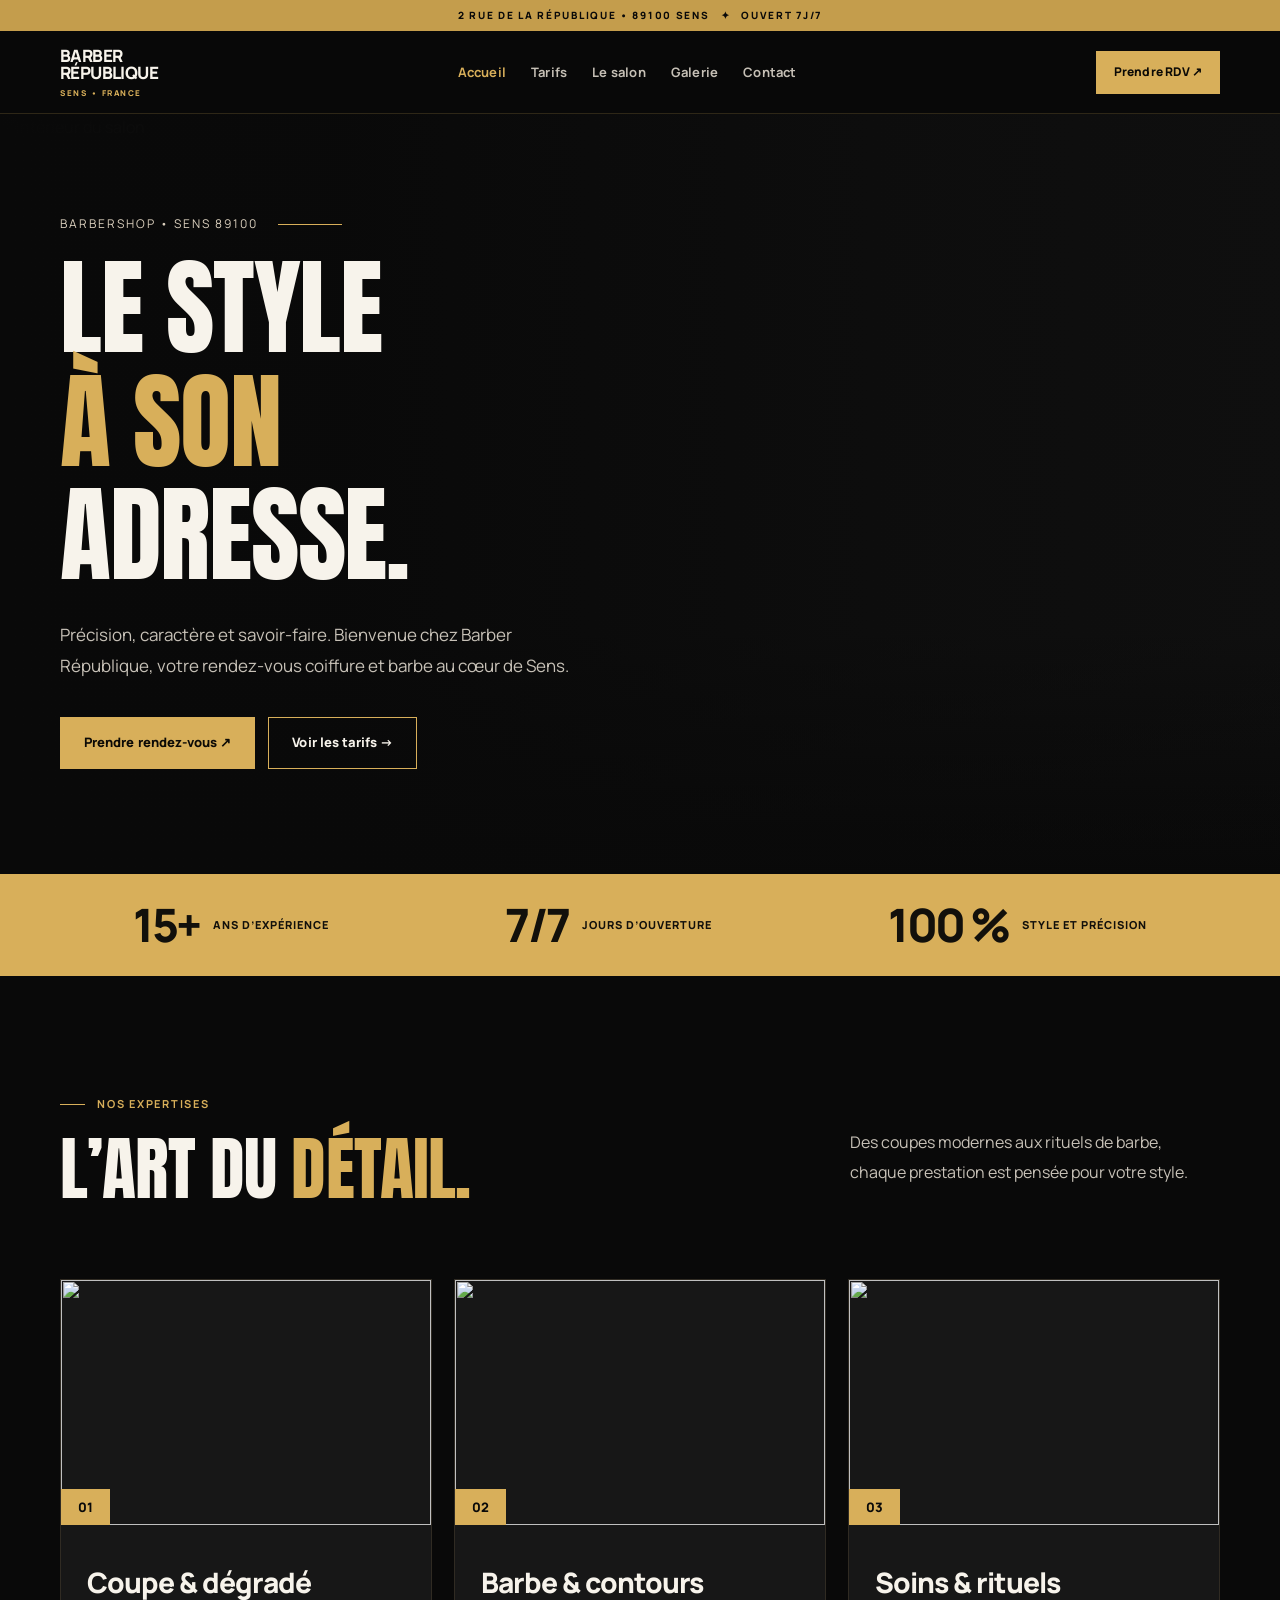
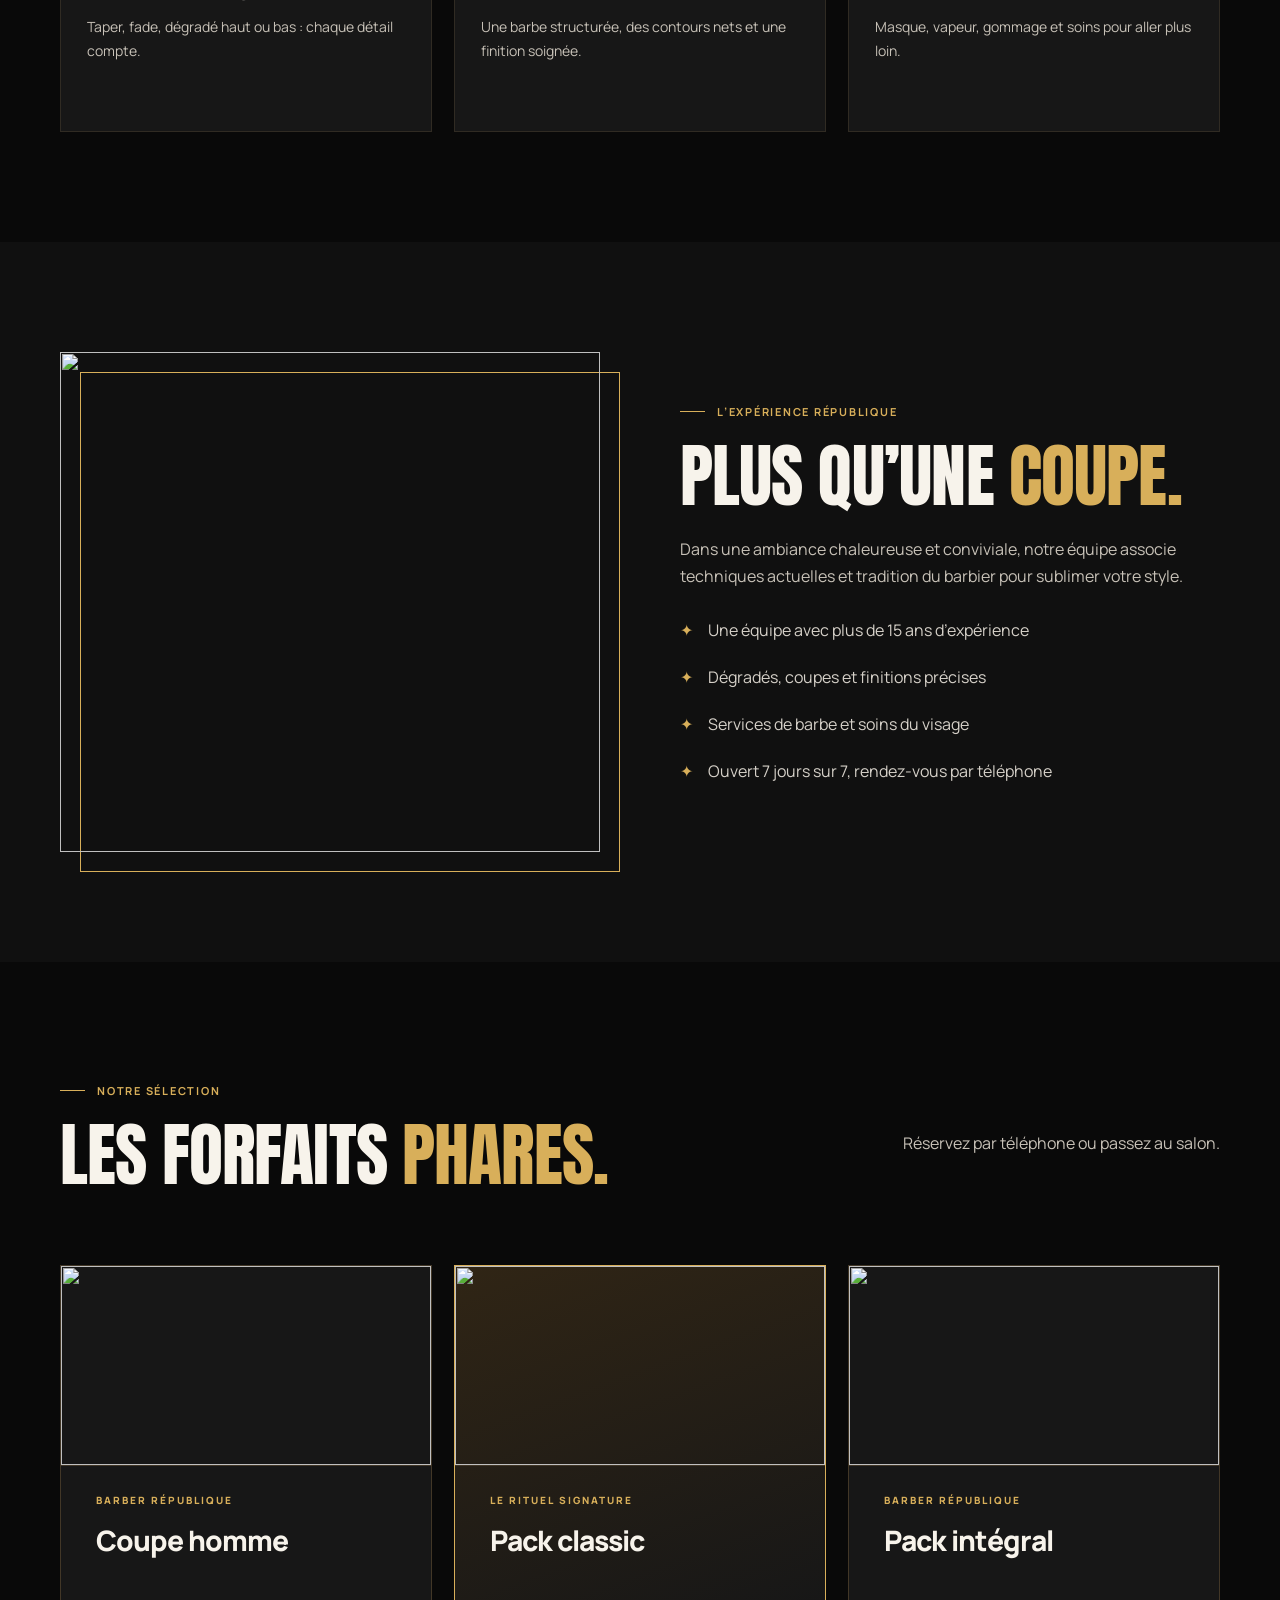
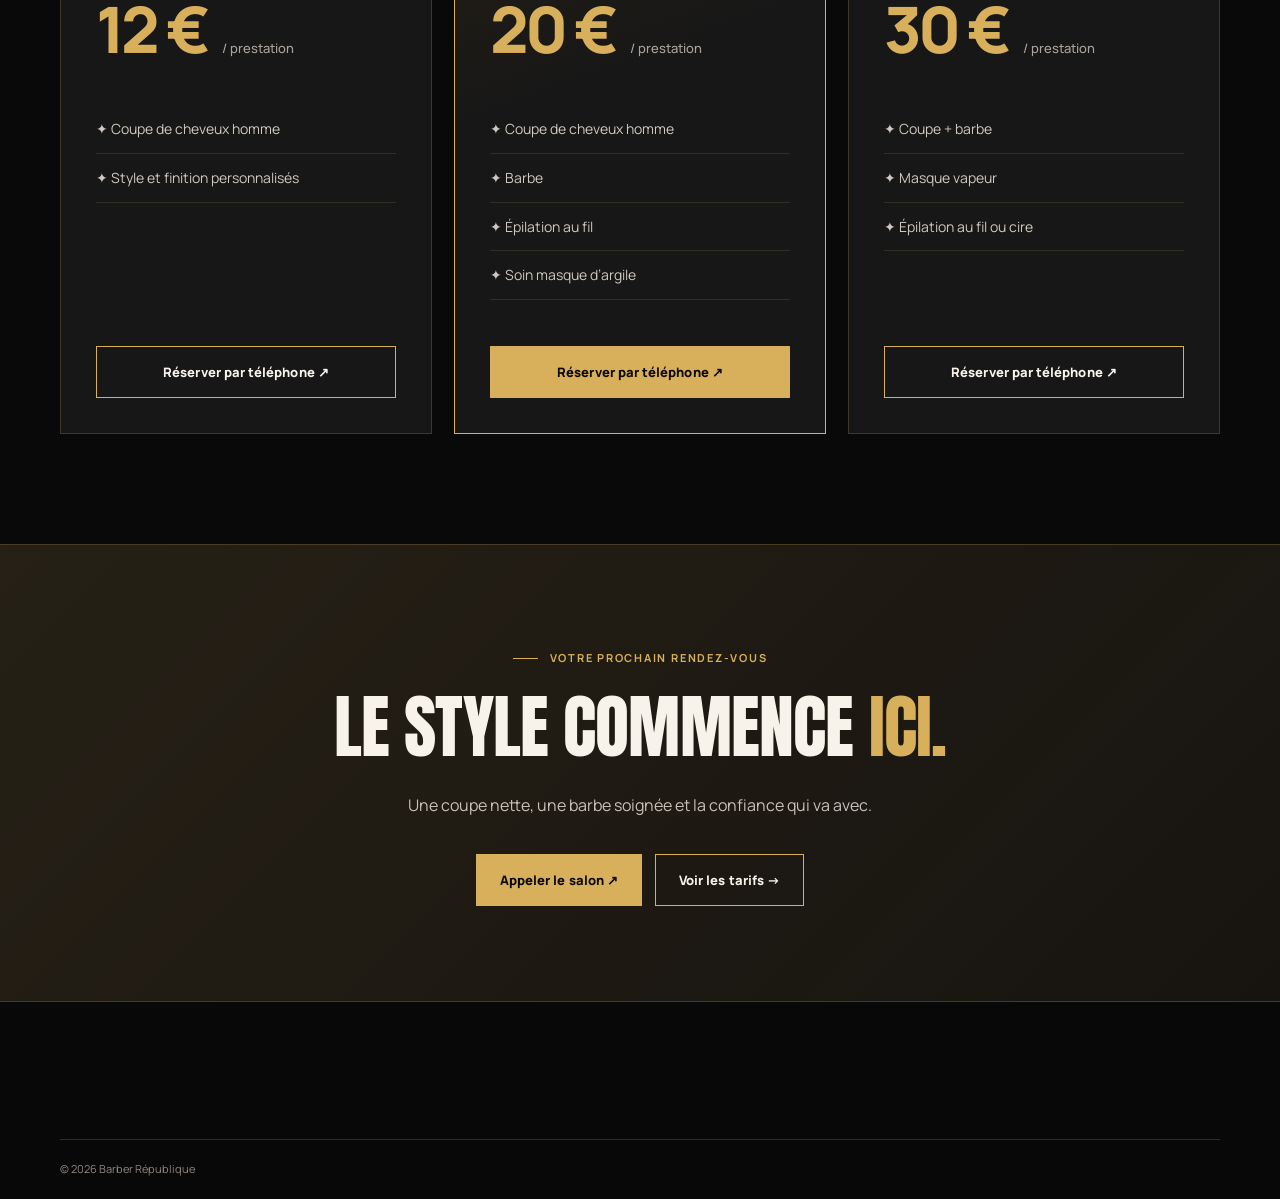
==== index.html @ a4f339fc "Create index.html" ====
<!doctype html>
<html lang="fr">
<head>
  <meta charset="utf-8">
  <meta name="viewport" content="width=device-width,initial-scale=1">
  <title>Accueil | Barber République Sens</title>
  <link rel="preconnect" href="https://fonts.googleapis.com">
  <style>
    @import url('https://fonts.googleapis.com/css2?family=Anton&family=Manrope:wght@400;500;600;700;800&display=swap');
    :root{--bg:#090909;--layer:#151515;--panel:#1b1b1b;--gold:#d8af5a;--bright:#f3d18c;--muted:#aaa49d;--white:#f7f3eb;--line:#383125;--wrap:1160px}*{box-sizing:border-box}html{scroll-behavior:smooth}body{margin:0;background:var(--bg);color:var(--white);font-family:'Manrope',Arial,sans-serif;line-height:1.65}::selection{background:var(--gold);color:#111}a{color:inherit;text-decoration:none}img{max-width:100%;display:block}button,input,select,textarea{font:inherit}button{cursor:pointer}.container{width:min(var(--wrap),calc(100% - 44px));margin:auto}.eyebrow{display:inline-flex;align-items:center;gap:12px;text-transform:uppercase;letter-spacing:3px;font-size:11px;font-weight:700;color:var(--gold)}.eyebrow:before{content:'';height:1px;width:25px;background:var(--gold)}h1,h2,h3,.display,.navlink,.btn,.price{font-family:'Anton',Impact,sans-serif;text-transform:uppercase;line-height:.98;letter-spacing:.3px}h1{font-size:clamp(67px,10vw,142px);margin:22px 0}h2{font-size:clamp(48px,6.4vw,83px);margin:14px 0 20px}h3{font-size:32px;margin:15px 0}p{color:#c7c1b7}.gold{color:var(--gold)}.muted{color:var(--muted)}.topline{background:#c49d4c;color:#090909;text-align:center;padding:7px 12px;letter-spacing:1.7px;font-size:10px;font-weight:800;text-transform:uppercase}.header{position:sticky;top:0;z-index:99;background:rgba(9,9,9,.93);border-bottom:1px solid rgba(216,175,90,.18);backdrop-filter:blur(18px)}.header-inner{min-height:82px;display:flex;align-items:center;gap:35px;justify-content:space-between}.brand{display:flex;align-items:center;gap:13px;flex-shrink:0}.brand img{width:57px;height:57px;object-fit:contain;border-radius:50%;background:#17130a}.brand-text{font-family:'Anton',sans-serif;font-size:24px;line-height:.84;font-weight:900;letter-spacing:1.5px}.brand-text small{font-family:'Manrope',sans-serif;display:block;font-size:8px;color:var(--gold);letter-spacing:4.3px;margin-top:10px}.nav{display:flex;gap:25px;align-items:center}.navlink{font-size:16px;letter-spacing:1px;color:#c6c0b6;transition:.25s}.navlink:hover,.navlink.active{color:var(--gold)}.btn{display:inline-flex;align-items:center;justify-content:center;gap:11px;min-height:52px;padding:15px 23px;border:1px solid var(--gold);background:var(--gold);color:#0c0a06;font-weight:800;font-size:18px;letter-spacing:1.2px;transition:transform .25s,background .25s,border-color .25s;white-space:nowrap}.btn:hover{transform:translateY(-4px);background:var(--bright);border-color:var(--bright)}.btn.outline{background:transparent;color:var(--white)}.btn.outline:hover{background:var(--gold);color:#111}.header-cta{font-size:16px;min-height:43px;padding:12px 17px}.menu-toggle{display:none;background:none;color:var(--gold);border:1px solid var(--line);padding:9px 14px;font-size:24px}.hero{min-height:690px;position:relative;display:flex;align-items:center;overflow:hidden;background:#111}.hero:before{content:'';position:absolute;inset:0;background:linear-gradient(90deg,#090909 0%,rgba(9,9,9,.97) 27%,rgba(9,9,9,.48) 70%,rgba(9,9,9,.26)),linear-gradient(0deg,#090909,transparent 32%);z-index:1}.hero-bg{position:absolute;inset:0;width:100%;height:100%;object-fit:cover;opacity:.88;animation:heroZoom 16s ease-in-out infinite alternate}@keyframes heroZoom{from{transform:scale(1)}to{transform:scale(1.075)}}.hero-content{position:relative;z-index:2;padding:90px 0 95px}.hero h1{max-width:900px}.hero h1 span{display:block}.hero p{font-size:17px;max-width:485px}.hero-actions,.actions{display:flex;flex-wrap:wrap;gap:13px;margin-top:35px}.hero-label{display:flex;gap:20px;align-items:center;color:#dbd0be;font-size:12px;letter-spacing:2px;text-transform:uppercase}.hero-label:after{content:'';height:1px;width:64px;background:var(--gold)}.hero-bottom{position:absolute;left:0;right:0;bottom:0;z-index:2;border-top:1px solid #564b37}.hero-bottom .container{display:flex;justify-content:space-between;padding:14px 0;text-transform:uppercase;font-size:10px;letter-spacing:2px;color:#bfb7a8}.section{padding:110px 0}.section.alt{background:#101010}.section-head{display:flex;justify-content:space-between;align-items:end;gap:35px;margin-bottom:42px}.section-head p{max-width:370px}.grid3{display:grid;grid-template-columns:repeat(3,minmax(0,1fr));gap:22px}.grid2{display:grid;grid-template-columns:repeat(2,minmax(0,1fr));gap:28px}.service-card{background:#171717;border:1px solid #302b23;overflow:hidden;transition:transform .3s,border .3s}.service-card:hover{transform:translateY(-8px);border-color:var(--gold)}.service-image{height:245px;position:relative;overflow:hidden}.service-image img,.gallery-item img{width:100%;height:100%;object-fit:cover;filter:grayscale(20%);transition:transform .6s,filter .5s}.service-card:hover img,.gallery-item:hover img{transform:scale(1.07);filter:grayscale(0)}.service-number{position:absolute;bottom:0;left:0;background:var(--gold);font:800 18px 'Anton';color:#090909;padding:9px 17px}.service-body{padding:26px}.service-body p{min-height:76px;font-size:14px}.text-link{font-size:12px;font-weight:800;letter-spacing:2px;color:var(--gold);text-transform:uppercase}.statbar{background:var(--gold);color:#12100b;padding:26px 0}.statbar .container{display:flex;align-items:center;justify-content:space-around;gap:30px;flex-wrap:wrap}.stat{display:flex;align-items:center;gap:13px;text-transform:uppercase;font-size:11px;font-weight:800;letter-spacing:1px}.stat b{font:900 46px 'Anton'}.split{display:grid;grid-template-columns:1fr 1fr;align-items:center;gap:80px}.split-photo{min-height:490px;position:relative}.split-photo img{height:500px;width:100%;object-fit:cover}.split-photo:after{content:'';position:absolute;inset:20px -20px -20px 20px;border:1px solid var(--gold);z-index:-1}.checklist{padding:0;list-style:none}.checklist li{padding:10px 0;color:#d5d0c8}.checklist li:before{content:'✦';color:var(--gold);margin-right:15px}.cta-band{padding:95px 0;text-align:center;background:linear-gradient(135deg,rgba(216,175,90,.08),transparent),#171410;border-top:1px solid #493b25;border-bottom:1px solid #493b25}.cta-band h2{max-width:840px;margin:12px auto 20px}.cta-band .actions{justify-content:center}.page-hero{background:radial-gradient(circle at 90% 40%,#322615,#101010 48%);border-bottom:1px solid #3c3325;padding:92px 0 86px;position:relative;overflow:hidden}.page-hero:after{content:'BR';position:absolute;right:2%;top:-25%;font:900 440px 'Anton';color:rgba(216,175,90,.035);pointer-events:none}.page-hero h1{font-size:clamp(72px,11vw,135px);margin:15px 0}.page-hero p{max-width:680px}.pricing-card{border:1px solid #423727;background:#171717;padding:35px;display:flex;flex-direction:column;transition:transform .3s}.pricing-card:hover{transform:translateY(-7px)}.pricing-card.featured{border-color:var(--gold);background:linear-gradient(160deg,#302515,#171717 52%)}.pricing-card .pill{color:var(--gold);font-size:10px;letter-spacing:2px;font-weight:800;text-transform:uppercase}.pricing-card .price{font-size:82px;color:var(--gold);margin:12px 0 20px}.pricing-card .price small{font:500 13px 'Manrope';color:var(--muted);text-transform:none}.pricing-card ul{padding:0;list-style:none;flex:1}.pricing-card li{padding:12px 0;border-bottom:1px solid #322d24;font-size:14px;color:#d0c9bf}.pricing-card .btn{margin-top:30px}.note{padding:16px 20px;border-left:2px solid var(--gold);background:#191713;font-size:13px;color:#c5bcaa;margin-top:32px}.gallery{display:grid;grid-template-columns:repeat(3,1fr);gap:15px}.gallery-item{height:320px;overflow:hidden;border:1px solid #3a3123;position:relative}.gallery-item:first-child{grid-column:span 2;height:400px}.gallery-item:nth-child(2){height:400px}.gallery-item:after{content:'BARBER RÉPUBLIQUE • SENS';position:absolute;bottom:0;left:0;right:0;padding:35px 20px 16px;color:#fff;background:linear-gradient(transparent,#000c);font:700 18px 'Anton';letter-spacing:2px}.contact-grid{display:grid;grid-template-columns:.8fr 1.2fr;gap:60px}.contact-block{border-bottom:1px solid #3a3227;padding:23px 0}.contact-block strong{display:block;text-transform:uppercase;font-size:11px;color:var(--gold);letter-spacing:2px;margin-bottom:8px}.contact-block a{font-size:19px}.contact-form{border:1px solid #3e3425;background:#151515;padding:35px}.contact-form label{display:block;margin-bottom:8px;color:#d1c8ba;text-transform:uppercase;font-size:11px;letter-spacing:1px;font-weight:700}.field{margin-bottom:20px}.field input,.field textarea,.field select{width:100%;padding:14px 15px;background:#0d0d0d;color:#fff;border:1px solid #40382d;border-radius:0;outline:none}.field input:focus,.field textarea:focus,.field select:focus{border-color:var(--gold)}.form-row{display:grid;grid-template-columns:1fr 1fr;gap:15px}.hours{width:100%;border-collapse:collapse}.hours td{border-bottom:1px solid #3b3329;padding:12px 0;font-size:14px}.hours td:last-child{text-align:right;color:var(--gold)}.footer{background:#080808;padding:72px 0 20px}.footer-grid{display:grid;grid-template-columns:2fr 1fr 1.4fr;gap:55px}.footer h4{font:800 23px 'Anton';text-transform:uppercase;color:var(--gold)}.footer ul{list-style:none;padding:0}.footer li{margin-bottom:9px;color:#b6afa3;font-size:14px}.footer-bottom{margin-top:65px;border-top:1px solid #332c21;padding-top:20px;display:flex;justify-content:space-between;gap:20px;color:#8f887d;font-size:11px}.reveal{opacity:0;transform:translateY(28px);transition:opacity .75s ease,transform .75s ease}.reveal.visible{opacity:1;transform:translateY(0)}.map-frame{width:100%;height:320px;border:0;filter:grayscale(1) contrast(.95)}.floating-book{display:none}.small{font-size:13px}.lead{font-size:18px;max-width:700px}.line{height:1px;background:#373023;margin:25px 0}@media(max-width:1020px){.nav{gap:13px}.navlink{font-size:14px}.header-cta{display:none}.split{gap:35px}}@media(max-width:760px){.header-inner{min-height:72px}.menu-toggle{display:block}.nav{position:absolute;top:100%;left:0;right:0;background:#111;display:none;flex-direction:column;align-items:stretch;padding:22px;gap:0;border-bottom:1px solid var(--gold)}.nav.open{display:flex}.navlink{padding:13px 5px;font-size:20px;border-bottom:1px solid #29241b}.hero{min-height:690px}.hero:before{background:linear-gradient(90deg,#090909e8,#09090978),linear-gradient(0deg,#090909,transparent 40%)}.hero h1{font-size:clamp(65px,13vw,95px)}.section{padding:75px 0}.grid3,.grid2,.split,.contact-grid,.footer-grid{grid-template-columns:1fr}.section-head{display:block}.split-photo{min-height:unset;order:-1}.split-photo img{height:360px}.split-photo:after{display:none}.gallery{grid-template-columns:1fr 1fr}.gallery-item,.gallery-item:first-child,.gallery-item:nth-child(2){grid-column:auto;height:230px}.footer-grid{gap:15px}.footer-bottom{flex-direction:column}.floating-book{position:fixed;z-index:90;bottom:14px;right:14px;display:block;box-shadow:0 8px 30px #000a}.hero-bottom .container{font-size:8px}.page-hero{padding:65px 0}.contact-form{padding:22px}.form-row{grid-template-columns:1fr}}@media(prefers-reduced-motion:reduce){*,*:before,*:after{animation:none!important;scroll-behavior:auto!important;transition:none!important}.reveal{opacity:1;transform:none}}
    :root{--wrap:1160px}body{font-family:'Manrope',Arial,sans-serif;line-height:1.7}h1,h2,h3,.display,.brand-text,.navlink,.btn,.price,.footer h4{font-family:'Manrope',Arial,sans-serif}h1,h2,h3,.display{font-weight:800;letter-spacing:-.045em;line-height:1.14;text-transform:none;overflow-wrap:break-word}h1{font-size:clamp(3.3rem,6.8vw,6.6rem);margin:22px 0 30px;max-width:1050px}h2{font-size:clamp(2.2rem,4.2vw,4.25rem);margin:20px 0 27px}h3{font-size:clamp(1.35rem,2.2vw,1.85rem);letter-spacing:-.035em;line-height:1.25;margin:14px 0 16px}.hero h1{max-width:850px}.hero h1 span{display:block}.hero-content{padding:100px 0 105px}.hero p{max-width:540px;line-height:1.8}.page-hero h1{font-size:clamp(3.2rem,7vw,6rem);line-height:1.12;max-width:940px;margin:20px 0 28px}.page-hero:after{font-family:'Manrope',Arial,sans-serif;font-size:clamp(180px,30vw,390px);font-weight:800;letter-spacing:-.09em}.section-head{align-items:center;gap:45px;margin-bottom:50px}.section-head h2{max-width:780px}.section-head p{line-height:1.85}.cta-band h2{max-width:800px;margin:22px auto 28px}.brand-text{font-weight:800;font-size:17px;line-height:1.04;letter-spacing:-.035em}.brand-text small{font-family:'Manrope',Arial,sans-serif;letter-spacing:.19em;font-size:8px;margin-top:7px}.navlink{font-size:13px;font-weight:700;letter-spacing:.015em;text-transform:none}.btn{font-size:13px;line-height:1.3;font-weight:800;letter-spacing:.005em;text-transform:none}.header-cta{font-size:12px}.price,.stat b{font-family:'Manrope',Arial,sans-serif;font-weight:800;letter-spacing:-.055em;line-height:1.1}.pricing-card .price{font-size:clamp(3rem,5vw,4.3rem);margin:20px 0 25px}.service-number{font-family:'Manrope',Arial,sans-serif;font-size:13px}.gallery-item:after{font-family:'Manrope',Arial,sans-serif;font-size:13px;letter-spacing:.06em}.footer h4{font-size:17px;letter-spacing:-.025em;text-transform:none}.eyebrow{letter-spacing:.16em}@media(max-width:760px){h1{font-size:clamp(2.7rem,11vw,4.7rem)}h2{font-size:clamp(2.05rem,8vw,3rem)}.page-hero h1{font-size:clamp(2.65rem,10vw,4.6rem)}.hero-content{padding:82px 0 105px}.section-head{gap:16px;margin-bottom:32px}.hero h1 span{display:block}.brand-text{font-size:15px}}@media(max-width:400px){h1{font-size:2.65rem}.page-hero h1{font-size:2.55rem}.hero h1 span{display:block}}
    :root { --display-font: 'Anton', Impact, 'Arial Narrow', sans-serif; }h1, h2, .display {font-family: var(--display-font);font-weight: 400;font-style: normal;text-transform: uppercase;letter-spacing: -.012em;line-height: 1.08;overflow-wrap: normal;word-break: normal;}h1 { font-size: clamp(3.4rem, 8.2vw, 7.8rem); margin: 18px 0 28px; max-width: 1050px; }h2 { font-size: clamp(2.65rem, 5.5vw, 5.55rem); margin: 16px 0 23px; }.hero h1 { max-width: 920px; }.hero h1 span { display: block; }.page-hero h1 { font-size: clamp(3.5rem, 8vw, 7rem); line-height: 1.08; max-width: 1040px; margin: 18px 0 26px; }.cta-band h2 { max-width: 940px; margin: 20px auto 28px; }.section-head h2 { max-width: 800px; }h3 { font-family: 'Manrope', Arial, sans-serif; font-weight: 800; text-transform: none; letter-spacing: -.035em; line-height: 1.22; }@media (max-width: 760px) { h1 { font-size: clamp(3rem, 12vw, 5.7rem); } h2 { font-size: clamp(2.3rem, 9vw, 4.15rem); } .page-hero h1 { font-size: clamp(3rem, 11.8vw, 5.6rem); } .hero-content { padding: 80px 0 108px; }}@media (max-width: 400px) { h1 { font-size: clamp(2.7rem, 11.8vw, 3.55rem); } h2 { font-size: clamp(2.25rem, 8.7vw, 3.05rem); } .page-hero h1 { font-size: clamp(2.65rem, 11vw, 3.45rem); }}
    @media(min-width:761px){.gallery-item:nth-child(9){grid-column:span 2}.gallery-item img{object-position:center 30%}}
    .pricing-photo{margin:-35px -35px 26px;height:200px;overflow:hidden;border-bottom:1px solid #423727}.pricing-photo img{width:100%;height:100%;object-fit:cover;object-position:center 35%;transition:transform .6s}.pricing-card:hover .pricing-photo img{transform:scale(1.05)}
    .pricing-row{display:grid;grid-template-columns:repeat(4,minmax(0,1fr));gap:20px;align-items:stretch}.pricing-row .pricing-card{padding:28px}.pricing-row .pricing-photo{margin:-28px -28px 22px;height:170px}.pricing-row .pricing-card .price{font-size:clamp(2.6rem,3.6vw,3.6rem)}.pricing-row .pricing-card .btn{padding-left:10px;padding-right:10px}@media(max-width:1020px){.pricing-row{grid-template-columns:repeat(2,minmax(0,1fr))}}@media(max-width:600px){.pricing-row{grid-template-columns:1fr}}
    .pricing-card .price small{letter-spacing:normal;font-size:13px;font-weight:500;margin-left:6px;white-space:nowrap}
    .map-card-body h3{letter-spacing:.5px}@media(max-width:760px){.topline{font-size:9px;letter-spacing:1.2px;padding:6px 10px}.topline .tl-extra{display:none}.hero-bottom{display:none}.hero-actions .btn,.cta-band .actions .btn,.map-card-body .actions .btn{flex:1 1 100%;justify-content:center;text-align:center}.floating-book{left:0;right:0;bottom:0;border-radius:0;text-align:center;padding:16px;font-size:15px;box-shadow:0 -6px 24px #000a;padding-bottom:calc(16px + env(safe-area-inset-bottom))}body{padding-bottom:58px}.pricing-row .pricing-photo{height:200px}.gallery-item:after{padding:24px 12px 10px;font-size:10px;letter-spacing:.04em}.section-head p:empty{display:none}.map-card-body h3{font-size:28px}}@media(max-width:400px){.gallery{grid-template-columns:1fr}.gallery-item,.gallery-item:first-child,.gallery-item:nth-child(2){height:260px}}
    .grid2 img{width:100%;height:440px;object-fit:cover;display:block}img{max-width:100%}@media(min-width:1500px){:root{--wrap:1320px}.hero{min-height:78vh}}@media(min-width:1900px){:root{--wrap:1480px}html{font-size:17px}}@media(max-width:1180px){.pricing-row{grid-template-columns:repeat(2,minmax(0,1fr))}}@media(min-width:601px) and (max-width:1020px){.pricing-home{grid-template-columns:1fr;gap:18px}.pricing-home .pricing-card{display:grid;grid-template-columns:38% 1fr;grid-template-rows:auto auto auto 1fr auto;column-gap:28px;padding:0 28px 0 0}.pricing-home .pricing-photo{grid-row:1/-1;margin:0;height:100%;min-height:260px;border-bottom:0;border-right:1px solid #423727}.pricing-home .pricing-card>*:not(.pricing-photo){grid-column:2}.pricing-home .pricing-card .pill{margin-top:26px}.pricing-home .pricing-card .price{margin:8px 0 10px;font-size:3rem}.pricing-home .pricing-card .btn{margin:16px 0 26px;justify-self:start}.grid2 img{height:340px}.grid3:not(.pricing-home) .service-image{height:200px}}@media(min-width:761px) and (max-width:1020px){.grid3:not(.pricing-home){gap:16px}}@media(max-width:760px){.grid2 img{height:300px}}@media(max-width:600px){.pricing-home{grid-template-columns:1fr}}@media(max-width:360px){.container{width:calc(100% - 28px)}.pricing-card{padding:24px}.pricing-photo,.pricing-row .pricing-photo{margin:-24px -24px 20px}.btn{padding-left:12px;padding-right:12px}}@media(max-width:600px){.pricing-row{grid-template-columns:1fr}}@media(min-width:601px) and (max-width:1180px){.pricing-row .pricing-photo{height:230px}}
    @media (hover:none){.btn:hover,.service-card:hover,.pricing-card:hover{transform:none}.service-card:hover img,.gallery-item:hover img,.pricing-card:hover .pricing-photo img{transform:none}.btn,.pricing-card,.service-card{transition:background .2s,color .2s,border-color .2s}a[href^="tel:"]{-webkit-touch-callout:default;touch-action:manipulation}}@media (hover:none){.reveal,.reveal.visible{opacity:1!important;transform:none!important;transition:none!important}}
  </style>
</head>
<body>
  <div class="topline">2 rue de la République • 89100 Sens<span class="tl-extra"> &nbsp; ✦ &nbsp; Ouvert 7j/7</span></div>
  <header class="header">
    <div class="container header-inner">
      <a href="#" class="brand">
        <span class="brand-text">BARBER<br>RÉPUBLIQUE<small>SENS • FRANCE</small></span>
      </a>
      <nav class="nav" id="nav">
        <a class="navlink active" href="#">Accueil</a>
        <a class="navlink" href="#">Tarifs</a>
        <a class="navlink" href="#">Le salon</a>
        <a class="navlink" href="#">Galerie</a>
        <a class="navlink" href="#">Contact</a>
      </nav>
      <a class="btn header-cta" href="tel:+33626668169">Prendre RDV ↗</a>
      <button class="menu-toggle" aria-expanded="false">☰</button>
    </div>
  </header>
  
  <main>
    <section class="hero">
      <img class="hero-bg" src="https://images.unsplash.com/photo-1585747860715-2ba37e788b70?auto=format&fit=crop&q=80&w=1600" alt="Intérieur du salon">
      <div class="container hero-content">
        <div class="hero-label">Barbershop • Sens 89100</div>
        <h1>LE STYLE <span class="gold">À SON</span><span>ADRESSE.</span></h1>
        <p>Précision, caractère et savoir-faire. Bienvenue chez Barber République, votre rendez-vous coiffure et barbe au cœur de Sens.</p>
        <div class="hero-actions">
          <a class="btn" href="tel:+33626668169">Prendre rendez-vous ↗</a>
          <a class="btn outline" href="#">Voir les tarifs →</a>
        </div>
      </div>
    </section>
    
    <div class="statbar">
      <div class="container">
        <div class="stat"><b>15+</b> ans d’expérience</div>
        <div class="stat"><b>7/7</b> jours d’ouverture</div>
        <div class="stat"><b>100 %</b> style et précision</div>
      </div>
    </div>
    
    <section class="section">
      <div class="container">
        <div class="section-head reveal">
          <div>
            <span class="eyebrow">Nos expertises</span>
            <h2>L’ART DU <span class="gold">DÉTAIL.</span></h2>
          </div>
          <p>Des coupes modernes aux rituels de barbe, chaque prestation est pensée pour votre style.</p>
        </div>
        <div class="grid3">
          <article class="service-card reveal">
            <div class="service-image">
              <img src="https://images.unsplash.com/photo-1599351431202-1e0f0137899a?auto=format&fit=crop&q=80&w=600">
              <span class="service-number">01</span>
            </div>
            <div class="service-body">
              <h3>Coupe & dégradé</h3>
              <p>Taper, fade, dégradé haut ou bas : chaque détail compte.</p>
            </div>
          </article>
          <article class="service-card reveal">
            <div class="service-image">
              <img src="https://images.unsplash.com/photo-1503951914875-452162b0f3f1?auto=format&fit=crop&q=80&w=600">
              <span class="service-number">02</span>
            </div>
            <div class="service-body">
              <h3>Barbe & contours</h3>
              <p>Une barbe structurée, des contours nets et une finition soignée.</p>
            </div>
          </article>
          <article class="service-card reveal">
            <div class="service-image">
              <img src="https://images.unsplash.com/photo-1622286342621-4bd786c2447c?auto=format&fit=crop&q=80&w=600">
              <span class="service-number">03</span>
            </div>
            <div class="service-body">
              <h3>Soins & rituels</h3>
              <p>Masque, vapeur, gommage et soins pour aller plus loin.</p>
            </div>
          </article>
        </div>
      </div>
    </section>
    
    <section class="section alt">
      <div class="container split">
        <div class="split-photo reveal">
          <img src="https://images.unsplash.com/photo-1512496015851-a1dc8f47b2c0?auto=format&fit=crop&q=80&w=800">
        </div>
        <div class="reveal">
          <span class="eyebrow">L’expérience République</span>
          <h2>PLUS QU’UNE <span class="gold">COUPE.</span></h2>
          <p>Dans une ambiance chaleureuse et conviviale, notre équipe associe techniques actuelles et tradition du barbier pour sublimer votre style.</p>
          <ul class="checklist">
            <li>Une équipe avec plus de 15 ans d’expérience</li>
            <li>Dégradés, coupes et finitions précises</li>
            <li>Services de barbe et soins du visage</li>
            <li>Ouvert 7 jours sur 7, rendez-vous par téléphone</li>
          </ul>
        </div>
      </div>
    </section>
    
    <section class="section">
      <div class="container">
        <div class="section-head reveal">
          <div>
            <span class="eyebrow">Notre sélection</span>
            <h2>LES FORFAITS <span class="gold">PHARES.</span></h2>
          </div>
          <p>Réservez par téléphone ou passez au salon.</p>
        </div>
        <div class="grid3 pricing-home">
          <article class="pricing-card reveal">
            <div class="pricing-photo">
              <img src="https://images.unsplash.com/photo-1621605815971-fbc98d665033?auto=format&fit=crop&q=80&w=600">
            </div>
            <span class="pill">Barber République</span>
            <h3>Coupe homme</h3>
            <div class="price">12 € <small>/ prestation</small></div>
            <ul>
              <li>✦ Coupe de cheveux homme</li>
              <li>✦ Style et finition personnalisés</li>
            </ul>
            <a class="btn outline" href="tel:+33626668169">Réserver par téléphone ↗</a>
          </article>
          <article class="pricing-card reveal featured">
            <div class="pricing-photo">
              <img src="https://images.unsplash.com/photo-1593702275687-f8b402bf1fb5?auto=format&fit=crop&q=80&w=600">
            </div>
            <span class="pill">Le rituel signature</span>
            <h3>Pack classic</h3>
            <div class="price">20 € <small>/ prestation</small></div>
            <ul>
              <li>✦ Coupe de cheveux homme</li>
              <li>✦ Barbe</li>
              <li>✦ Épilation au fil</li>
              <li>✦ Soin masque d’argile</li>
            </ul>
            <a class="btn " href="tel:+33626668169">Réserver par téléphone ↗</a>
          </article>
          <article class="pricing-card reveal">
            <div class="pricing-photo">
              <img src="https://images.unsplash.com/photo-1605497788044-5a32c7078486?auto=format&fit=crop&q=80&w=600">
            </div>
            <span class="pill">Barber République</span>
            <h3>Pack intégral</h3>
            <div class="price">30 € <small>/ prestation</small></div>
            <ul>
              <li>✦ Coupe + barbe</li>
              <li>✦ Masque vapeur</li>
              <li>✦ Épilation au fil ou cire</li>
            </ul>
            <a class="btn outline" href="tel:+33626668169">Réserver par téléphone ↗</a>
          </article>
        </div>
      </div>
    </section>
    
    <section class="cta-band">
      <div class="container reveal">
        <span class="eyebrow">Votre prochain rendez-vous</span>
        <h2>LE STYLE COMMENCE <span class="gold">ICI.</span></h2>
        <p>Une coupe nette, une barbe soignée et la confiance qui va avec.</p>
        <div class="actions">
          <a class="btn" href="tel:+33626668169">Appeler le salon ↗</a>
          <a class="btn outline" href="#">Voir les tarifs →</a>
        </div>
      </div>
    </section>
  </main>
  
  <footer class="footer">
    <div class="container">
      <div class="footer-bottom">
        <span>© 2026 Barber République</span>
      </div>
    </div>
  </footer>
  
  <a class="btn floating-book" href="tel:+33626668169">Prendre RDV ↗</a>
  
  <script>
    (function(){var inFrame=false;try{inFrame=window.self!==window.top}catch(e){inFrame=true}if(!inFrame)return;function toTop(){if(!location.hash)window.scrollTo(0,0)}toTop();window.addEventListener('load',toTop);})();
    const menu=document.querySelector('.menu-toggle');const nav=document.querySelector('.nav');menu?.addEventListener('click',()=>{let o=nav.classList.toggle('open');menu.setAttribute('aria-expanded',String(o));menu.textContent=o?'✕':'☰'});
    const io=new IntersectionObserver(entries=>entries.forEach(e=>{if(e.isIntersecting){e.target.classList.add('visible');io.unobserve(e.target)}}),{threshold:.1});document.querySelectorAll('.reveal').forEach(el=>io.observe(el));
    
    let telLock = false;
    document.addEventListener('click', (e) => {
      const telLink = e.target.closest('a[href^="tel:"]');
      if (!telLink) return;
      if (telLock) {
        e.preventDefault();
        e.stopImmediatePropagation();
        return;
      }
      telLock = true;
      setTimeout(() => { telLock = false; }, 1500);
    }, true);
  </script>
</body>
</html>
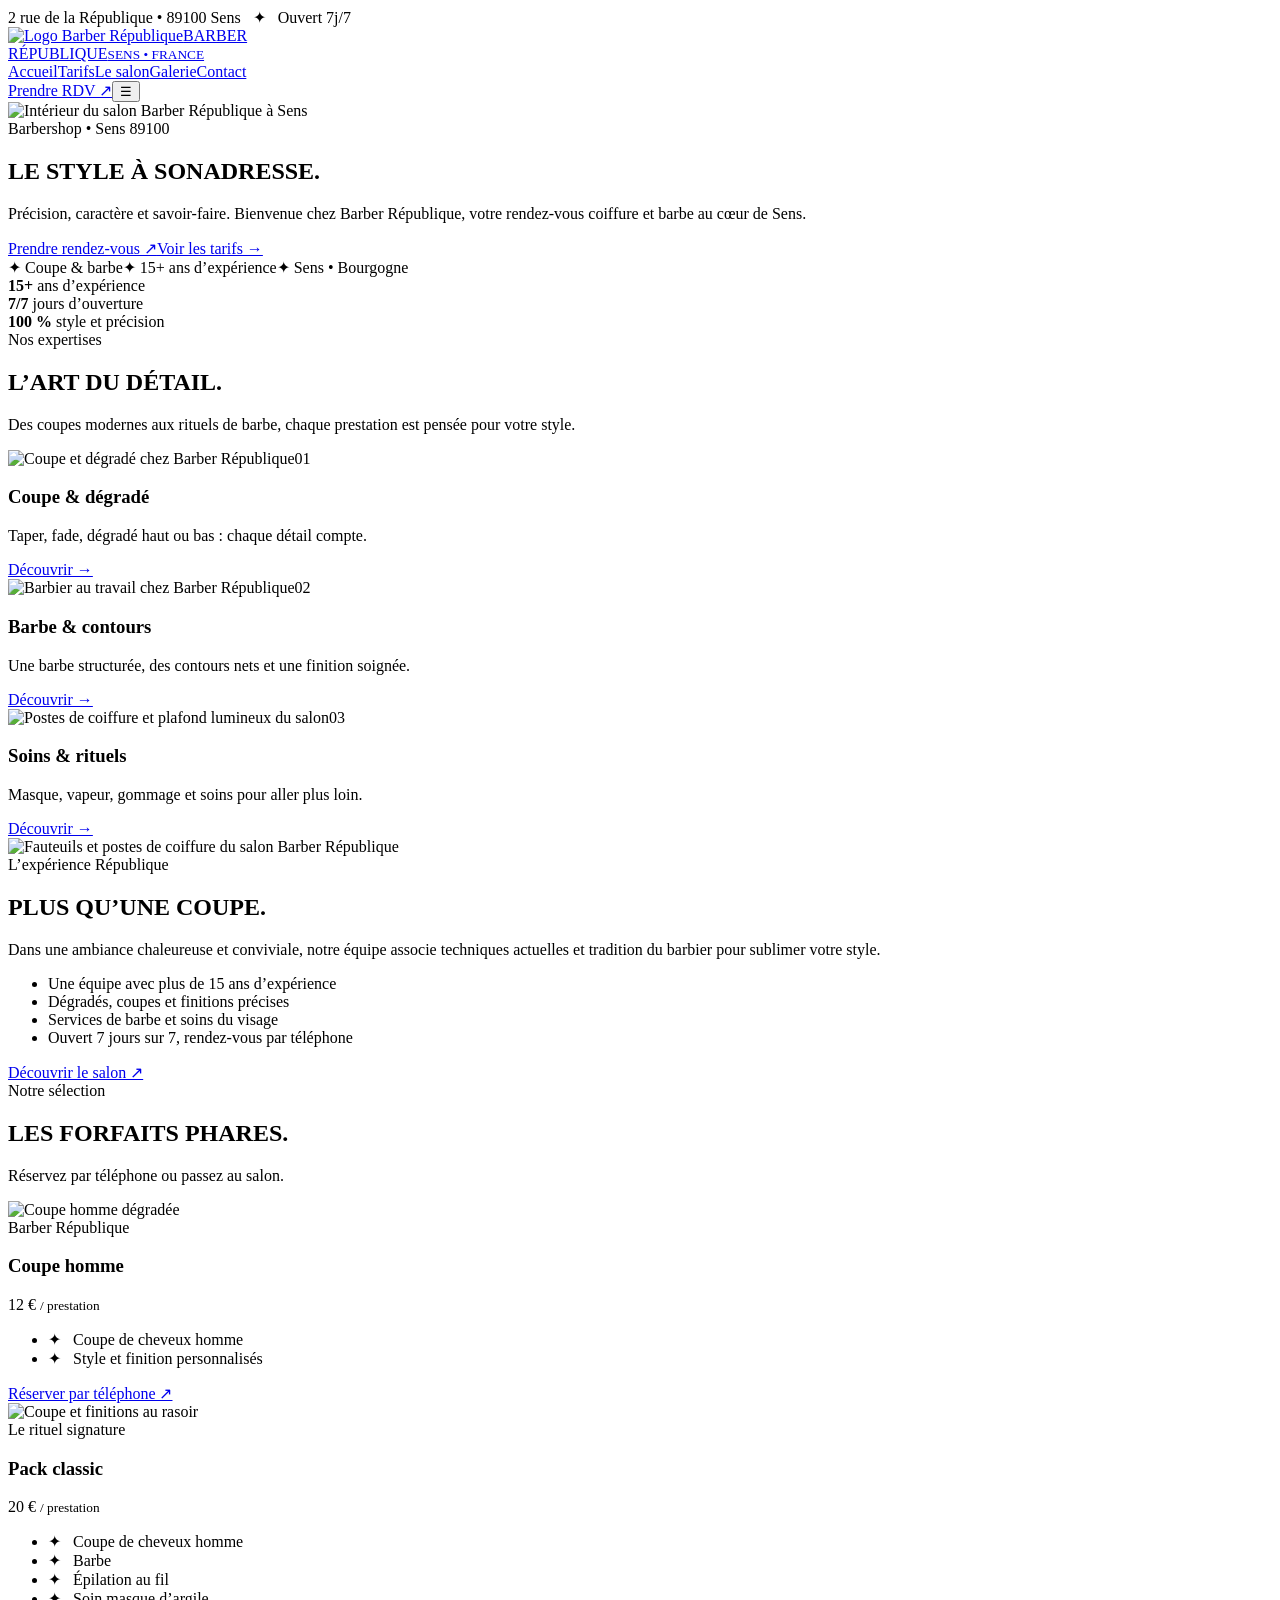
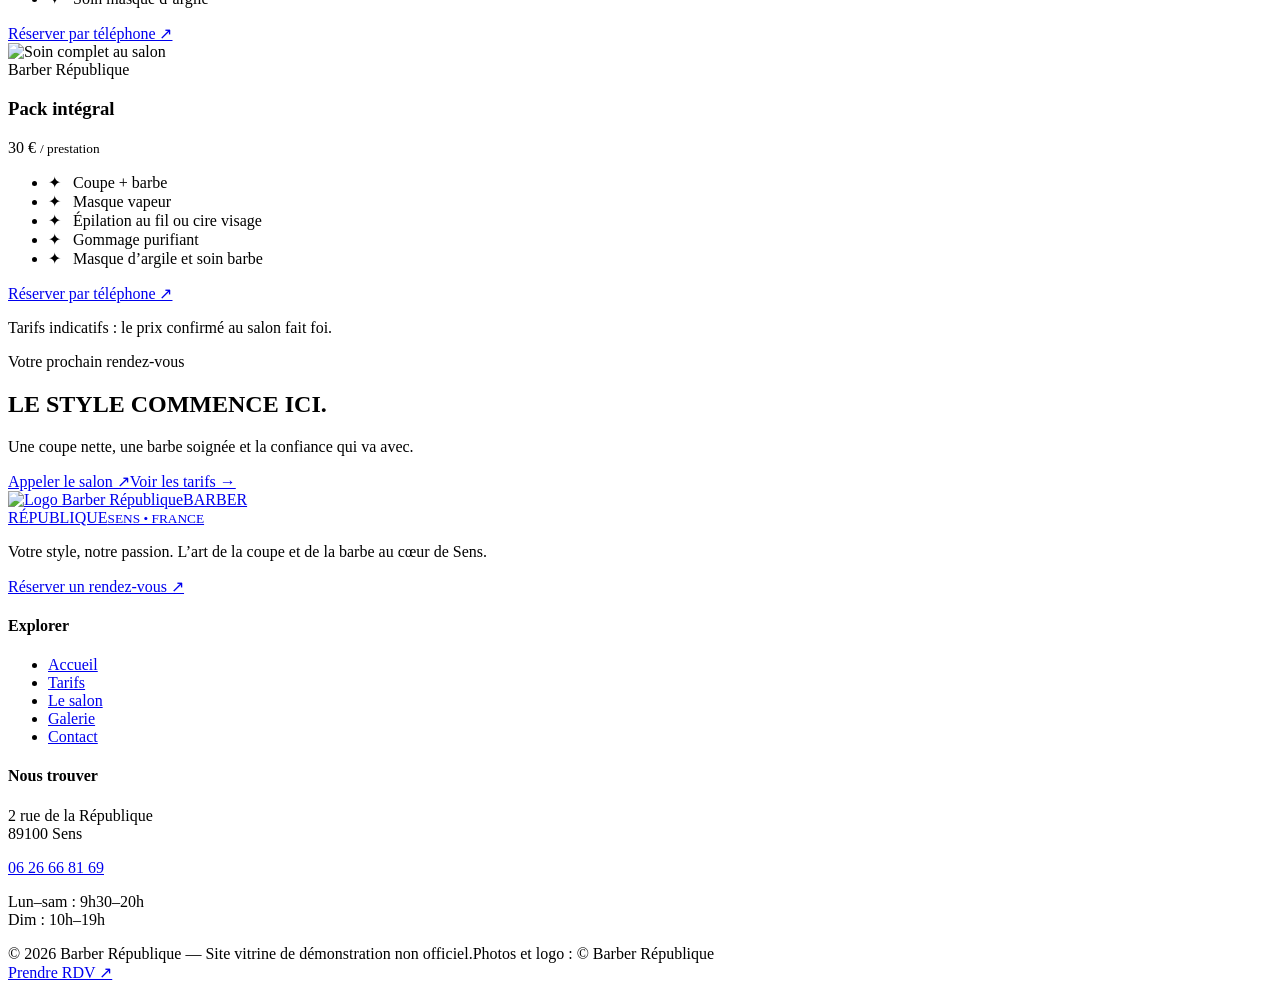
==== commit b210ae8f: "Add files via upload" ====
--- a/index.html
+++ b/index.html
@@ -1,224 +1 @@
-<!doctype html>
-<html lang="fr">
-<head>
-  <meta charset="utf-8">
-  <meta name="viewport" content="width=device-width,initial-scale=1">
-  <title>Accueil | Barber République Sens</title>
-  <link rel="preconnect" href="https://fonts.googleapis.com">
-  <style>
-    @import url('https://fonts.googleapis.com/css2?family=Anton&family=Manrope:wght@400;500;600;700;800&display=swap');
-    :root{--bg:#090909;--layer:#151515;--panel:#1b1b1b;--gold:#d8af5a;--bright:#f3d18c;--muted:#aaa49d;--white:#f7f3eb;--line:#383125;--wrap:1160px}*{box-sizing:border-box}html{scroll-behavior:smooth}body{margin:0;background:var(--bg);color:var(--white);font-family:'Manrope',Arial,sans-serif;line-height:1.65}::selection{background:var(--gold);color:#111}a{color:inherit;text-decoration:none}img{max-width:100%;display:block}button,input,select,textarea{font:inherit}button{cursor:pointer}.container{width:min(var(--wrap),calc(100% - 44px));margin:auto}.eyebrow{display:inline-flex;align-items:center;gap:12px;text-transform:uppercase;letter-spacing:3px;font-size:11px;font-weight:700;color:var(--gold)}.eyebrow:before{content:'';height:1px;width:25px;background:var(--gold)}h1,h2,h3,.display,.navlink,.btn,.price{font-family:'Anton',Impact,sans-serif;text-transform:uppercase;line-height:.98;letter-spacing:.3px}h1{font-size:clamp(67px,10vw,142px);margin:22px 0}h2{font-size:clamp(48px,6.4vw,83px);margin:14px 0 20px}h3{font-size:32px;margin:15px 0}p{color:#c7c1b7}.gold{color:var(--gold)}.muted{color:var(--muted)}.topline{background:#c49d4c;color:#090909;text-align:center;padding:7px 12px;letter-spacing:1.7px;font-size:10px;font-weight:800;text-transform:uppercase}.header{position:sticky;top:0;z-index:99;background:rgba(9,9,9,.93);border-bottom:1px solid rgba(216,175,90,.18);backdrop-filter:blur(18px)}.header-inner{min-height:82px;display:flex;align-items:center;gap:35px;justify-content:space-between}.brand{display:flex;align-items:center;gap:13px;flex-shrink:0}.brand img{width:57px;height:57px;object-fit:contain;border-radius:50%;background:#17130a}.brand-text{font-family:'Anton',sans-serif;font-size:24px;line-height:.84;font-weight:900;letter-spacing:1.5px}.brand-text small{font-family:'Manrope',sans-serif;display:block;font-size:8px;color:var(--gold);letter-spacing:4.3px;margin-top:10px}.nav{display:flex;gap:25px;align-items:center}.navlink{font-size:16px;letter-spacing:1px;color:#c6c0b6;transition:.25s}.navlink:hover,.navlink.active{color:var(--gold)}.btn{display:inline-flex;align-items:center;justify-content:center;gap:11px;min-height:52px;padding:15px 23px;border:1px solid var(--gold);background:var(--gold);color:#0c0a06;font-weight:800;font-size:18px;letter-spacing:1.2px;transition:transform .25s,background .25s,border-color .25s;white-space:nowrap}.btn:hover{transform:translateY(-4px);background:var(--bright);border-color:var(--bright)}.btn.outline{background:transparent;color:var(--white)}.btn.outline:hover{background:var(--gold);color:#111}.header-cta{font-size:16px;min-height:43px;padding:12px 17px}.menu-toggle{display:none;background:none;color:var(--gold);border:1px solid var(--line);padding:9px 14px;font-size:24px}.hero{min-height:690px;position:relative;display:flex;align-items:center;overflow:hidden;background:#111}.hero:before{content:'';position:absolute;inset:0;background:linear-gradient(90deg,#090909 0%,rgba(9,9,9,.97) 27%,rgba(9,9,9,.48) 70%,rgba(9,9,9,.26)),linear-gradient(0deg,#090909,transparent 32%);z-index:1}.hero-bg{position:absolute;inset:0;width:100%;height:100%;object-fit:cover;opacity:.88;animation:heroZoom 16s ease-in-out infinite alternate}@keyframes heroZoom{from{transform:scale(1)}to{transform:scale(1.075)}}.hero-content{position:relative;z-index:2;padding:90px 0 95px}.hero h1{max-width:900px}.hero h1 span{display:block}.hero p{font-size:17px;max-width:485px}.hero-actions,.actions{display:flex;flex-wrap:wrap;gap:13px;margin-top:35px}.hero-label{display:flex;gap:20px;align-items:center;color:#dbd0be;font-size:12px;letter-spacing:2px;text-transform:uppercase}.hero-label:after{content:'';height:1px;width:64px;background:var(--gold)}.hero-bottom{position:absolute;left:0;right:0;bottom:0;z-index:2;border-top:1px solid #564b37}.hero-bottom .container{display:flex;justify-content:space-between;padding:14px 0;text-transform:uppercase;font-size:10px;letter-spacing:2px;color:#bfb7a8}.section{padding:110px 0}.section.alt{background:#101010}.section-head{display:flex;justify-content:space-between;align-items:end;gap:35px;margin-bottom:42px}.section-head p{max-width:370px}.grid3{display:grid;grid-template-columns:repeat(3,minmax(0,1fr));gap:22px}.grid2{display:grid;grid-template-columns:repeat(2,minmax(0,1fr));gap:28px}.service-card{background:#171717;border:1px solid #302b23;overflow:hidden;transition:transform .3s,border .3s}.service-card:hover{transform:translateY(-8px);border-color:var(--gold)}.service-image{height:245px;position:relative;overflow:hidden}.service-image img,.gallery-item img{width:100%;height:100%;object-fit:cover;filter:grayscale(20%);transition:transform .6s,filter .5s}.service-card:hover img,.gallery-item:hover img{transform:scale(1.07);filter:grayscale(0)}.service-number{position:absolute;bottom:0;left:0;background:var(--gold);font:800 18px 'Anton';color:#090909;padding:9px 17px}.service-body{padding:26px}.service-body p{min-height:76px;font-size:14px}.text-link{font-size:12px;font-weight:800;letter-spacing:2px;color:var(--gold);text-transform:uppercase}.statbar{background:var(--gold);color:#12100b;padding:26px 0}.statbar .container{display:flex;align-items:center;justify-content:space-around;gap:30px;flex-wrap:wrap}.stat{display:flex;align-items:center;gap:13px;text-transform:uppercase;font-size:11px;font-weight:800;letter-spacing:1px}.stat b{font:900 46px 'Anton'}.split{display:grid;grid-template-columns:1fr 1fr;align-items:center;gap:80px}.split-photo{min-height:490px;position:relative}.split-photo img{height:500px;width:100%;object-fit:cover}.split-photo:after{content:'';position:absolute;inset:20px -20px -20px 20px;border:1px solid var(--gold);z-index:-1}.checklist{padding:0;list-style:none}.checklist li{padding:10px 0;color:#d5d0c8}.checklist li:before{content:'✦';color:var(--gold);margin-right:15px}.cta-band{padding:95px 0;text-align:center;background:linear-gradient(135deg,rgba(216,175,90,.08),transparent),#171410;border-top:1px solid #493b25;border-bottom:1px solid #493b25}.cta-band h2{max-width:840px;margin:12px auto 20px}.cta-band .actions{justify-content:center}.page-hero{background:radial-gradient(circle at 90% 40%,#322615,#101010 48%);border-bottom:1px solid #3c3325;padding:92px 0 86px;position:relative;overflow:hidden}.page-hero:after{content:'BR';position:absolute;right:2%;top:-25%;font:900 440px 'Anton';color:rgba(216,175,90,.035);pointer-events:none}.page-hero h1{font-size:clamp(72px,11vw,135px);margin:15px 0}.page-hero p{max-width:680px}.pricing-card{border:1px solid #423727;background:#171717;padding:35px;display:flex;flex-direction:column;transition:transform .3s}.pricing-card:hover{transform:translateY(-7px)}.pricing-card.featured{border-color:var(--gold);background:linear-gradient(160deg,#302515,#171717 52%)}.pricing-card .pill{color:var(--gold);font-size:10px;letter-spacing:2px;font-weight:800;text-transform:uppercase}.pricing-card .price{font-size:82px;color:var(--gold);margin:12px 0 20px}.pricing-card .price small{font:500 13px 'Manrope';color:var(--muted);text-transform:none}.pricing-card ul{padding:0;list-style:none;flex:1}.pricing-card li{padding:12px 0;border-bottom:1px solid #322d24;font-size:14px;color:#d0c9bf}.pricing-card .btn{margin-top:30px}.note{padding:16px 20px;border-left:2px solid var(--gold);background:#191713;font-size:13px;color:#c5bcaa;margin-top:32px}.gallery{display:grid;grid-template-columns:repeat(3,1fr);gap:15px}.gallery-item{height:320px;overflow:hidden;border:1px solid #3a3123;position:relative}.gallery-item:first-child{grid-column:span 2;height:400px}.gallery-item:nth-child(2){height:400px}.gallery-item:after{content:'BARBER RÉPUBLIQUE • SENS';position:absolute;bottom:0;left:0;right:0;padding:35px 20px 16px;color:#fff;background:linear-gradient(transparent,#000c);font:700 18px 'Anton';letter-spacing:2px}.contact-grid{display:grid;grid-template-columns:.8fr 1.2fr;gap:60px}.contact-block{border-bottom:1px solid #3a3227;padding:23px 0}.contact-block strong{display:block;text-transform:uppercase;font-size:11px;color:var(--gold);letter-spacing:2px;margin-bottom:8px}.contact-block a{font-size:19px}.contact-form{border:1px solid #3e3425;background:#151515;padding:35px}.contact-form label{display:block;margin-bottom:8px;color:#d1c8ba;text-transform:uppercase;font-size:11px;letter-spacing:1px;font-weight:700}.field{margin-bottom:20px}.field input,.field textarea,.field select{width:100%;padding:14px 15px;background:#0d0d0d;color:#fff;border:1px solid #40382d;border-radius:0;outline:none}.field input:focus,.field textarea:focus,.field select:focus{border-color:var(--gold)}.form-row{display:grid;grid-template-columns:1fr 1fr;gap:15px}.hours{width:100%;border-collapse:collapse}.hours td{border-bottom:1px solid #3b3329;padding:12px 0;font-size:14px}.hours td:last-child{text-align:right;color:var(--gold)}.footer{background:#080808;padding:72px 0 20px}.footer-grid{display:grid;grid-template-columns:2fr 1fr 1.4fr;gap:55px}.footer h4{font:800 23px 'Anton';text-transform:uppercase;color:var(--gold)}.footer ul{list-style:none;padding:0}.footer li{margin-bottom:9px;color:#b6afa3;font-size:14px}.footer-bottom{margin-top:65px;border-top:1px solid #332c21;padding-top:20px;display:flex;justify-content:space-between;gap:20px;color:#8f887d;font-size:11px}.reveal{opacity:0;transform:translateY(28px);transition:opacity .75s ease,transform .75s ease}.reveal.visible{opacity:1;transform:translateY(0)}.map-frame{width:100%;height:320px;border:0;filter:grayscale(1) contrast(.95)}.floating-book{display:none}.small{font-size:13px}.lead{font-size:18px;max-width:700px}.line{height:1px;background:#373023;margin:25px 0}@media(max-width:1020px){.nav{gap:13px}.navlink{font-size:14px}.header-cta{display:none}.split{gap:35px}}@media(max-width:760px){.header-inner{min-height:72px}.menu-toggle{display:block}.nav{position:absolute;top:100%;left:0;right:0;background:#111;display:none;flex-direction:column;align-items:stretch;padding:22px;gap:0;border-bottom:1px solid var(--gold)}.nav.open{display:flex}.navlink{padding:13px 5px;font-size:20px;border-bottom:1px solid #29241b}.hero{min-height:690px}.hero:before{background:linear-gradient(90deg,#090909e8,#09090978),linear-gradient(0deg,#090909,transparent 40%)}.hero h1{font-size:clamp(65px,13vw,95px)}.section{padding:75px 0}.grid3,.grid2,.split,.contact-grid,.footer-grid{grid-template-columns:1fr}.section-head{display:block}.split-photo{min-height:unset;order:-1}.split-photo img{height:360px}.split-photo:after{display:none}.gallery{grid-template-columns:1fr 1fr}.gallery-item,.gallery-item:first-child,.gallery-item:nth-child(2){grid-column:auto;height:230px}.footer-grid{gap:15px}.footer-bottom{flex-direction:column}.floating-book{position:fixed;z-index:90;bottom:14px;right:14px;display:block;box-shadow:0 8px 30px #000a}.hero-bottom .container{font-size:8px}.page-hero{padding:65px 0}.contact-form{padding:22px}.form-row{grid-template-columns:1fr}}@media(prefers-reduced-motion:reduce){*,*:before,*:after{animation:none!important;scroll-behavior:auto!important;transition:none!important}.reveal{opacity:1;transform:none}}
-    :root{--wrap:1160px}body{font-family:'Manrope',Arial,sans-serif;line-height:1.7}h1,h2,h3,.display,.brand-text,.navlink,.btn,.price,.footer h4{font-family:'Manrope',Arial,sans-serif}h1,h2,h3,.display{font-weight:800;letter-spacing:-.045em;line-height:1.14;text-transform:none;overflow-wrap:break-word}h1{font-size:clamp(3.3rem,6.8vw,6.6rem);margin:22px 0 30px;max-width:1050px}h2{font-size:clamp(2.2rem,4.2vw,4.25rem);margin:20px 0 27px}h3{font-size:clamp(1.35rem,2.2vw,1.85rem);letter-spacing:-.035em;line-height:1.25;margin:14px 0 16px}.hero h1{max-width:850px}.hero h1 span{display:block}.hero-content{padding:100px 0 105px}.hero p{max-width:540px;line-height:1.8}.page-hero h1{font-size:clamp(3.2rem,7vw,6rem);line-height:1.12;max-width:940px;margin:20px 0 28px}.page-hero:after{font-family:'Manrope',Arial,sans-serif;font-size:clamp(180px,30vw,390px);font-weight:800;letter-spacing:-.09em}.section-head{align-items:center;gap:45px;margin-bottom:50px}.section-head h2{max-width:780px}.section-head p{line-height:1.85}.cta-band h2{max-width:800px;margin:22px auto 28px}.brand-text{font-weight:800;font-size:17px;line-height:1.04;letter-spacing:-.035em}.brand-text small{font-family:'Manrope',Arial,sans-serif;letter-spacing:.19em;font-size:8px;margin-top:7px}.navlink{font-size:13px;font-weight:700;letter-spacing:.015em;text-transform:none}.btn{font-size:13px;line-height:1.3;font-weight:800;letter-spacing:.005em;text-transform:none}.header-cta{font-size:12px}.price,.stat b{font-family:'Manrope',Arial,sans-serif;font-weight:800;letter-spacing:-.055em;line-height:1.1}.pricing-card .price{font-size:clamp(3rem,5vw,4.3rem);margin:20px 0 25px}.service-number{font-family:'Manrope',Arial,sans-serif;font-size:13px}.gallery-item:after{font-family:'Manrope',Arial,sans-serif;font-size:13px;letter-spacing:.06em}.footer h4{font-size:17px;letter-spacing:-.025em;text-transform:none}.eyebrow{letter-spacing:.16em}@media(max-width:760px){h1{font-size:clamp(2.7rem,11vw,4.7rem)}h2{font-size:clamp(2.05rem,8vw,3rem)}.page-hero h1{font-size:clamp(2.65rem,10vw,4.6rem)}.hero-content{padding:82px 0 105px}.section-head{gap:16px;margin-bottom:32px}.hero h1 span{display:block}.brand-text{font-size:15px}}@media(max-width:400px){h1{font-size:2.65rem}.page-hero h1{font-size:2.55rem}.hero h1 span{display:block}}
-    :root { --display-font: 'Anton', Impact, 'Arial Narrow', sans-serif; }h1, h2, .display {font-family: var(--display-font);font-weight: 400;font-style: normal;text-transform: uppercase;letter-spacing: -.012em;line-height: 1.08;overflow-wrap: normal;word-break: normal;}h1 { font-size: clamp(3.4rem, 8.2vw, 7.8rem); margin: 18px 0 28px; max-width: 1050px; }h2 { font-size: clamp(2.65rem, 5.5vw, 5.55rem); margin: 16px 0 23px; }.hero h1 { max-width: 920px; }.hero h1 span { display: block; }.page-hero h1 { font-size: clamp(3.5rem, 8vw, 7rem); line-height: 1.08; max-width: 1040px; margin: 18px 0 26px; }.cta-band h2 { max-width: 940px; margin: 20px auto 28px; }.section-head h2 { max-width: 800px; }h3 { font-family: 'Manrope', Arial, sans-serif; font-weight: 800; text-transform: none; letter-spacing: -.035em; line-height: 1.22; }@media (max-width: 760px) { h1 { font-size: clamp(3rem, 12vw, 5.7rem); } h2 { font-size: clamp(2.3rem, 9vw, 4.15rem); } .page-hero h1 { font-size: clamp(3rem, 11.8vw, 5.6rem); } .hero-content { padding: 80px 0 108px; }}@media (max-width: 400px) { h1 { font-size: clamp(2.7rem, 11.8vw, 3.55rem); } h2 { font-size: clamp(2.25rem, 8.7vw, 3.05rem); } .page-hero h1 { font-size: clamp(2.65rem, 11vw, 3.45rem); }}
-    @media(min-width:761px){.gallery-item:nth-child(9){grid-column:span 2}.gallery-item img{object-position:center 30%}}
-    .pricing-photo{margin:-35px -35px 26px;height:200px;overflow:hidden;border-bottom:1px solid #423727}.pricing-photo img{width:100%;height:100%;object-fit:cover;object-position:center 35%;transition:transform .6s}.pricing-card:hover .pricing-photo img{transform:scale(1.05)}
-    .pricing-row{display:grid;grid-template-columns:repeat(4,minmax(0,1fr));gap:20px;align-items:stretch}.pricing-row .pricing-card{padding:28px}.pricing-row .pricing-photo{margin:-28px -28px 22px;height:170px}.pricing-row .pricing-card .price{font-size:clamp(2.6rem,3.6vw,3.6rem)}.pricing-row .pricing-card .btn{padding-left:10px;padding-right:10px}@media(max-width:1020px){.pricing-row{grid-template-columns:repeat(2,minmax(0,1fr))}}@media(max-width:600px){.pricing-row{grid-template-columns:1fr}}
-    .pricing-card .price small{letter-spacing:normal;font-size:13px;font-weight:500;margin-left:6px;white-space:nowrap}
-    .map-card-body h3{letter-spacing:.5px}@media(max-width:760px){.topline{font-size:9px;letter-spacing:1.2px;padding:6px 10px}.topline .tl-extra{display:none}.hero-bottom{display:none}.hero-actions .btn,.cta-band .actions .btn,.map-card-body .actions .btn{flex:1 1 100%;justify-content:center;text-align:center}.floating-book{left:0;right:0;bottom:0;border-radius:0;text-align:center;padding:16px;font-size:15px;box-shadow:0 -6px 24px #000a;padding-bottom:calc(16px + env(safe-area-inset-bottom))}body{padding-bottom:58px}.pricing-row .pricing-photo{height:200px}.gallery-item:after{padding:24px 12px 10px;font-size:10px;letter-spacing:.04em}.section-head p:empty{display:none}.map-card-body h3{font-size:28px}}@media(max-width:400px){.gallery{grid-template-columns:1fr}.gallery-item,.gallery-item:first-child,.gallery-item:nth-child(2){height:260px}}
-    .grid2 img{width:100%;height:440px;object-fit:cover;display:block}img{max-width:100%}@media(min-width:1500px){:root{--wrap:1320px}.hero{min-height:78vh}}@media(min-width:1900px){:root{--wrap:1480px}html{font-size:17px}}@media(max-width:1180px){.pricing-row{grid-template-columns:repeat(2,minmax(0,1fr))}}@media(min-width:601px) and (max-width:1020px){.pricing-home{grid-template-columns:1fr;gap:18px}.pricing-home .pricing-card{display:grid;grid-template-columns:38% 1fr;grid-template-rows:auto auto auto 1fr auto;column-gap:28px;padding:0 28px 0 0}.pricing-home .pricing-photo{grid-row:1/-1;margin:0;height:100%;min-height:260px;border-bottom:0;border-right:1px solid #423727}.pricing-home .pricing-card>*:not(.pricing-photo){grid-column:2}.pricing-home .pricing-card .pill{margin-top:26px}.pricing-home .pricing-card .price{margin:8px 0 10px;font-size:3rem}.pricing-home .pricing-card .btn{margin:16px 0 26px;justify-self:start}.grid2 img{height:340px}.grid3:not(.pricing-home) .service-image{height:200px}}@media(min-width:761px) and (max-width:1020px){.grid3:not(.pricing-home){gap:16px}}@media(max-width:760px){.grid2 img{height:300px}}@media(max-width:600px){.pricing-home{grid-template-columns:1fr}}@media(max-width:360px){.container{width:calc(100% - 28px)}.pricing-card{padding:24px}.pricing-photo,.pricing-row .pricing-photo{margin:-24px -24px 20px}.btn{padding-left:12px;padding-right:12px}}@media(max-width:600px){.pricing-row{grid-template-columns:1fr}}@media(min-width:601px) and (max-width:1180px){.pricing-row .pricing-photo{height:230px}}
-    @media (hover:none){.btn:hover,.service-card:hover,.pricing-card:hover{transform:none}.service-card:hover img,.gallery-item:hover img,.pricing-card:hover .pricing-photo img{transform:none}.btn,.pricing-card,.service-card{transition:background .2s,color .2s,border-color .2s}a[href^="tel:"]{-webkit-touch-callout:default;touch-action:manipulation}}@media (hover:none){.reveal,.reveal.visible{opacity:1!important;transform:none!important;transition:none!important}}
-  </style>
-</head>
-<body>
-  <div class="topline">2 rue de la République • 89100 Sens<span class="tl-extra"> &nbsp; ✦ &nbsp; Ouvert 7j/7</span></div>
-  <header class="header">
-    <div class="container header-inner">
-      <a href="#" class="brand">
-        <span class="brand-text">BARBER<br>RÉPUBLIQUE<small>SENS • FRANCE</small></span>
-      </a>
-      <nav class="nav" id="nav">
-        <a class="navlink active" href="#">Accueil</a>
-        <a class="navlink" href="#">Tarifs</a>
-        <a class="navlink" href="#">Le salon</a>
-        <a class="navlink" href="#">Galerie</a>
-        <a class="navlink" href="#">Contact</a>
-      </nav>
-      <a class="btn header-cta" href="tel:+33626668169">Prendre RDV ↗</a>
-      <button class="menu-toggle" aria-expanded="false">☰</button>
-    </div>
-  </header>
-  
-  <main>
-    <section class="hero">
-      <img class="hero-bg" src="https://images.unsplash.com/photo-1585747860715-2ba37e788b70?auto=format&fit=crop&q=80&w=1600" alt="Intérieur du salon">
-      <div class="container hero-content">
-        <div class="hero-label">Barbershop • Sens 89100</div>
-        <h1>LE STYLE <span class="gold">À SON</span><span>ADRESSE.</span></h1>
-        <p>Précision, caractère et savoir-faire. Bienvenue chez Barber République, votre rendez-vous coiffure et barbe au cœur de Sens.</p>
-        <div class="hero-actions">
-          <a class="btn" href="tel:+33626668169">Prendre rendez-vous ↗</a>
-          <a class="btn outline" href="#">Voir les tarifs →</a>
-        </div>
-      </div>
-    </section>
-    
-    <div class="statbar">
-      <div class="container">
-        <div class="stat"><b>15+</b> ans d’expérience</div>
-        <div class="stat"><b>7/7</b> jours d’ouverture</div>
-        <div class="stat"><b>100 %</b> style et précision</div>
-      </div>
-    </div>
-    
-    <section class="section">
-      <div class="container">
-        <div class="section-head reveal">
-          <div>
-            <span class="eyebrow">Nos expertises</span>
-            <h2>L’ART DU <span class="gold">DÉTAIL.</span></h2>
-          </div>
-          <p>Des coupes modernes aux rituels de barbe, chaque prestation est pensée pour votre style.</p>
-        </div>
-        <div class="grid3">
-          <article class="service-card reveal">
-            <div class="service-image">
-              <img src="https://images.unsplash.com/photo-1599351431202-1e0f0137899a?auto=format&fit=crop&q=80&w=600">
-              <span class="service-number">01</span>
-            </div>
-            <div class="service-body">
-              <h3>Coupe & dégradé</h3>
-              <p>Taper, fade, dégradé haut ou bas : chaque détail compte.</p>
-            </div>
-          </article>
-          <article class="service-card reveal">
-            <div class="service-image">
-              <img src="https://images.unsplash.com/photo-1503951914875-452162b0f3f1?auto=format&fit=crop&q=80&w=600">
-              <span class="service-number">02</span>
-            </div>
-            <div class="service-body">
-              <h3>Barbe & contours</h3>
-              <p>Une barbe structurée, des contours nets et une finition soignée.</p>
-            </div>
-          </article>
-          <article class="service-card reveal">
-            <div class="service-image">
-              <img src="https://images.unsplash.com/photo-1622286342621-4bd786c2447c?auto=format&fit=crop&q=80&w=600">
-              <span class="service-number">03</span>
-            </div>
-            <div class="service-body">
-              <h3>Soins & rituels</h3>
-              <p>Masque, vapeur, gommage et soins pour aller plus loin.</p>
-            </div>
-          </article>
-        </div>
-      </div>
-    </section>
-    
-    <section class="section alt">
-      <div class="container split">
-        <div class="split-photo reveal">
-          <img src="https://images.unsplash.com/photo-1512496015851-a1dc8f47b2c0?auto=format&fit=crop&q=80&w=800">
-        </div>
-        <div class="reveal">
-          <span class="eyebrow">L’expérience République</span>
-          <h2>PLUS QU’UNE <span class="gold">COUPE.</span></h2>
-          <p>Dans une ambiance chaleureuse et conviviale, notre équipe associe techniques actuelles et tradition du barbier pour sublimer votre style.</p>
-          <ul class="checklist">
-            <li>Une équipe avec plus de 15 ans d’expérience</li>
-            <li>Dégradés, coupes et finitions précises</li>
-            <li>Services de barbe et soins du visage</li>
-            <li>Ouvert 7 jours sur 7, rendez-vous par téléphone</li>
-          </ul>
-        </div>
-      </div>
-    </section>
-    
-    <section class="section">
-      <div class="container">
-        <div class="section-head reveal">
-          <div>
-            <span class="eyebrow">Notre sélection</span>
-            <h2>LES FORFAITS <span class="gold">PHARES.</span></h2>
-          </div>
-          <p>Réservez par téléphone ou passez au salon.</p>
-        </div>
-        <div class="grid3 pricing-home">
-          <article class="pricing-card reveal">
-            <div class="pricing-photo">
-              <img src="https://images.unsplash.com/photo-1621605815971-fbc98d665033?auto=format&fit=crop&q=80&w=600">
-            </div>
-            <span class="pill">Barber République</span>
-            <h3>Coupe homme</h3>
-            <div class="price">12 € <small>/ prestation</small></div>
-            <ul>
-              <li>✦ Coupe de cheveux homme</li>
-              <li>✦ Style et finition personnalisés</li>
-            </ul>
-            <a class="btn outline" href="tel:+33626668169">Réserver par téléphone ↗</a>
-          </article>
-          <article class="pricing-card reveal featured">
-            <div class="pricing-photo">
-              <img src="https://images.unsplash.com/photo-1593702275687-f8b402bf1fb5?auto=format&fit=crop&q=80&w=600">
-            </div>
-            <span class="pill">Le rituel signature</span>
-            <h3>Pack classic</h3>
-            <div class="price">20 € <small>/ prestation</small></div>
-            <ul>
-              <li>✦ Coupe de cheveux homme</li>
-              <li>✦ Barbe</li>
-              <li>✦ Épilation au fil</li>
-              <li>✦ Soin masque d’argile</li>
-            </ul>
-            <a class="btn " href="tel:+33626668169">Réserver par téléphone ↗</a>
-          </article>
-          <article class="pricing-card reveal">
-            <div class="pricing-photo">
-              <img src="https://images.unsplash.com/photo-1605497788044-5a32c7078486?auto=format&fit=crop&q=80&w=600">
-            </div>
-            <span class="pill">Barber République</span>
-            <h3>Pack intégral</h3>
-            <div class="price">30 € <small>/ prestation</small></div>
-            <ul>
-              <li>✦ Coupe + barbe</li>
-              <li>✦ Masque vapeur</li>
-              <li>✦ Épilation au fil ou cire</li>
-            </ul>
-            <a class="btn outline" href="tel:+33626668169">Réserver par téléphone ↗</a>
-          </article>
-        </div>
-      </div>
-    </section>
-    
-    <section class="cta-band">
-      <div class="container reveal">
-        <span class="eyebrow">Votre prochain rendez-vous</span>
-        <h2>LE STYLE COMMENCE <span class="gold">ICI.</span></h2>
-        <p>Une coupe nette, une barbe soignée et la confiance qui va avec.</p>
-        <div class="actions">
-          <a class="btn" href="tel:+33626668169">Appeler le salon ↗</a>
-          <a class="btn outline" href="#">Voir les tarifs →</a>
-        </div>
-      </div>
-    </section>
-  </main>
-  
-  <footer class="footer">
-    <div class="container">
-      <div class="footer-bottom">
-        <span>© 2026 Barber République</span>
-      </div>
-    </div>
-  </footer>
-  
-  <a class="btn floating-book" href="tel:+33626668169">Prendre RDV ↗</a>
-  
-  <script>
-    (function(){var inFrame=false;try{inFrame=window.self!==window.top}catch(e){inFrame=true}if(!inFrame)return;function toTop(){if(!location.hash)window.scrollTo(0,0)}toTop();window.addEventListener('load',toTop);})();
-    const menu=document.querySelector('.menu-toggle');const nav=document.querySelector('.nav');menu?.addEventListener('click',()=>{let o=nav.classList.toggle('open');menu.setAttribute('aria-expanded',String(o));menu.textContent=o?'✕':'☰'});
-    const io=new IntersectionObserver(entries=>entries.forEach(e=>{if(e.isIntersecting){e.target.classList.add('visible');io.unobserve(e.target)}}),{threshold:.1});document.querySelectorAll('.reveal').forEach(el=>io.observe(el));
-    
-    let telLock = false;
-    document.addEventListener('click', (e) => {
-      const telLink = e.target.closest('a[href^="tel:"]');
-      if (!telLink) return;
-      if (telLock) {
-        e.preventDefault();
-        e.stopImmediatePropagation();
-        return;
-      }
-      telLock = true;
-      setTimeout(() => { telLock = false; }, 1500);
-    }, true);
-  </script>
-</body>
-</html>
+<!doctype html><html lang="fr"><head><meta charset="utf-8"><meta name="viewport" content="width=device-width,initial-scale=1"><meta name="format-detection" content="telephone=no"><meta name="theme-color" content="#090909"><meta name="description" content="Barber République à Sens : coupes homme, barbe, soins du visage, ouvert 7j/7 au 2 rue de la République."><title>Accueil | Barber République Sens</title><link rel="icon" href="images/logo.png"><link rel="preconnect" href="https://fonts.googleapis.com"><link rel="stylesheet" href="styles.css"></head><body><div class="topline">2 rue de la République • 89100 Sens<span class="tl-extra"> &nbsp; ✦ &nbsp; Ouvert 7j/7</span></div><header class="header"><div class="container header-inner"><a href="index.html" class="brand" aria-label="Barber République — Accueil"><img src="images/logo.png" alt="Logo Barber République"><span class="brand-text">BARBER<br>RÉPUBLIQUE<small>SENS • FRANCE</small></span></a><nav class="nav" id="nav" aria-label="Navigation principale"><a class="navlink active" href="index.html">Accueil</a><a class="navlink " href="tarifs.html">Tarifs</a><a class="navlink " href="salon.html">Le salon</a><a class="navlink " href="galerie.html">Galerie</a><a class="navlink " href="contact.html">Contact</a></nav><a class="btn header-cta" href="tel:+33626668169">Prendre RDV ↗</a><button class="menu-toggle" aria-label="Ouvrir le menu" aria-controls="nav" aria-expanded="false">☰</button></div></header><main><section class="hero"><img class="hero-bg" src="images/salon-vue-ensemble.jpg" alt="Intérieur du salon Barber République à Sens"><div class="container hero-content"><div class="hero-label">Barbershop • Sens 89100</div><h1>LE STYLE <span class="gold">À SON</span><span>ADRESSE.</span></h1><p>Précision, caractère et savoir-faire. Bienvenue chez Barber République, votre rendez-vous coiffure et barbe au cœur de Sens.</p><div class="hero-actions"><a class="btn" href="tel:+33626668169">Prendre rendez-vous ↗</a><a class="btn outline" href="tarifs.html">Voir les tarifs →</a></div></div><div class="hero-bottom"><div class="container"><span>✦ Coupe & barbe</span><span>✦ 15+ ans d’expérience</span><span>✦ Sens • Bourgogne</span></div></div></section><div class="statbar"><div class="container"><div class="stat"><b>15+</b> ans d’expérience</div><div class="stat"><b>7/7</b> jours d’ouverture</div><div class="stat"><b>100 %</b> style et précision</div></div></div><section class="section"><div class="container"><div class="section-head reveal"><div><span class="eyebrow">Nos expertises</span><h2>L’ART DU <span class="gold">DÉTAIL.</span></h2></div><p>Des coupes modernes aux rituels de barbe, chaque prestation est pensée pour votre style.</p></div><div class="grid3"><article class="service-card reveal"><div class="service-image"><img src="images/coupe-degrade.jpg" alt="Coupe et dégradé chez Barber République" loading="lazy"><span class="service-number">01</span></div><div class="service-body"><h3>Coupe & dégradé</h3><p>Taper, fade, dégradé haut ou bas : chaque détail compte.</p><a class="text-link" href="tarifs.html">Découvrir →</a></div></article><article class="service-card reveal"><div class="service-image"><img src="images/barbier-au-travail.jpg" alt="Barbier au travail chez Barber République" loading="lazy"><span class="service-number">02</span></div><div class="service-body"><h3>Barbe & contours</h3><p>Une barbe structurée, des contours nets et une finition soignée.</p><a class="text-link" href="tarifs.html">Découvrir →</a></div></article><article class="service-card reveal"><div class="service-image"><img src="images/salon-plafond-led.jpg" alt="Postes de coiffure et plafond lumineux du salon" loading="lazy"><span class="service-number">03</span></div><div class="service-body"><h3>Soins & rituels</h3><p>Masque, vapeur, gommage et soins pour aller plus loin.</p><a class="text-link" href="tarifs.html">Découvrir →</a></div></article></div></div></section><section class="section alt"><div class="container split"><div class="split-photo reveal"><img src="images/salon-fauteuils.jpg" alt="Fauteuils et postes de coiffure du salon Barber République" loading="lazy"></div><div class="reveal"><span class="eyebrow">L’expérience République</span><h2>PLUS QU’UNE <span class="gold">COUPE.</span></h2><p>Dans une ambiance chaleureuse et conviviale, notre équipe associe techniques actuelles et tradition du barbier pour sublimer votre style.</p><ul class="checklist"><li>Une équipe avec plus de 15 ans d’expérience</li><li>Dégradés, coupes et finitions précises</li><li>Services de barbe et soins du visage</li><li>Ouvert 7 jours sur 7, rendez-vous par téléphone</li></ul><a href="salon.html" class="btn outline">Découvrir le salon ↗</a></div></div></section><section class="section"><div class="container"><div class="section-head reveal"><div><span class="eyebrow">Notre sélection</span><h2>LES FORFAITS <span class="gold">PHARES.</span></h2></div><p>Réservez par téléphone ou passez au salon.</p></div><div class="grid3 pricing-home"><article class="pricing-card reveal "><div class="pricing-photo"><img src="images/coupe-degrade.jpg" alt="Coupe homme dégradée" loading="lazy"></div><span class="pill">Barber République</span><h3>Coupe homme</h3><div class="price">12 € <small>/ prestation</small></div><ul><li>✦ &nbsp; Coupe de cheveux homme</li><li>✦ &nbsp; Style et finition personnalisés</li></ul><a class="btn outline" href="tel:+33626668169">Réserver par téléphone ↗</a></article><article class="pricing-card reveal featured"><div class="pricing-photo"><img src="images/coupe-motif-rasoir.jpg" alt="Coupe et finitions au rasoir" loading="lazy"></div><span class="pill">Le rituel signature</span><h3>Pack classic</h3><div class="price">20 € <small>/ prestation</small></div><ul><li>✦ &nbsp; Coupe de cheveux homme</li><li>✦ &nbsp; Barbe</li><li>✦ &nbsp; Épilation au fil</li><li>✦ &nbsp; Soin masque d’argile</li></ul><a class="btn " href="tel:+33626668169">Réserver par téléphone ↗</a></article><article class="pricing-card reveal "><div class="pricing-photo"><img src="images/equipe-au-travail.jpg" alt="Soin complet au salon" loading="lazy"></div><span class="pill">Barber République</span><h3>Pack intégral</h3><div class="price">30 € <small>/ prestation</small></div><ul><li>✦ &nbsp; Coupe + barbe</li><li>✦ &nbsp; Masque vapeur</li><li>✦ &nbsp; Épilation au fil ou cire visage</li><li>✦ &nbsp; Gommage purifiant</li><li>✦ &nbsp; Masque d’argile et soin barbe</li></ul><a class="btn outline" href="tel:+33626668169">Réserver par téléphone ↗</a></article></div><p class="note">Tarifs indicatifs : le prix confirmé au salon fait foi.</p></div></section><section class="cta-band"><div class="container reveal"><span class="eyebrow">Votre prochain rendez-vous</span><h2>LE STYLE COMMENCE <span class="gold">ICI.</span></h2><p>Une coupe nette, une barbe soignée et la confiance qui va avec.</p><div class="actions"><a class="btn" href="tel:+33626668169">Appeler le salon ↗</a><a class="btn outline" href="tarifs.html">Voir les tarifs →</a></div></div></section></main><footer class="footer"><div class="container"><div class="footer-grid"><div><a href="index.html" class="brand"><img src="images/logo.png" alt="Logo Barber République"><span class="brand-text">BARBER<br>RÉPUBLIQUE<small>SENS • FRANCE</small></span></a><p>Votre style, notre passion. L’art de la coupe et de la barbe au cœur de Sens.</p><a class="text-link" href="tel:+33626668169">Réserver un rendez-vous ↗</a></div><div><h4>Explorer</h4><ul><li><a href="index.html">Accueil</a></li><li><a href="tarifs.html">Tarifs</a></li><li><a href="salon.html">Le salon</a></li><li><a href="galerie.html">Galerie</a></li><li><a href="contact.html">Contact</a></li></ul></div><div><h4>Nous trouver</h4><p>2 rue de la République<br>89100 Sens</p><p><a href="tel:+33626668169">06 26 66 81 69</a></p><p class="small">Lun–sam : 9h30–20h<br>Dim : 10h–19h</p></div></div><div class="footer-bottom"><span>© 2026 Barber République — Site vitrine de démonstration non officiel.</span><span>Photos et logo : © Barber République</span></div></div></footer><a class="btn floating-book" href="tel:+33626668169">Prendre RDV ↗</a><script src="script.js" defer></script></body></html>
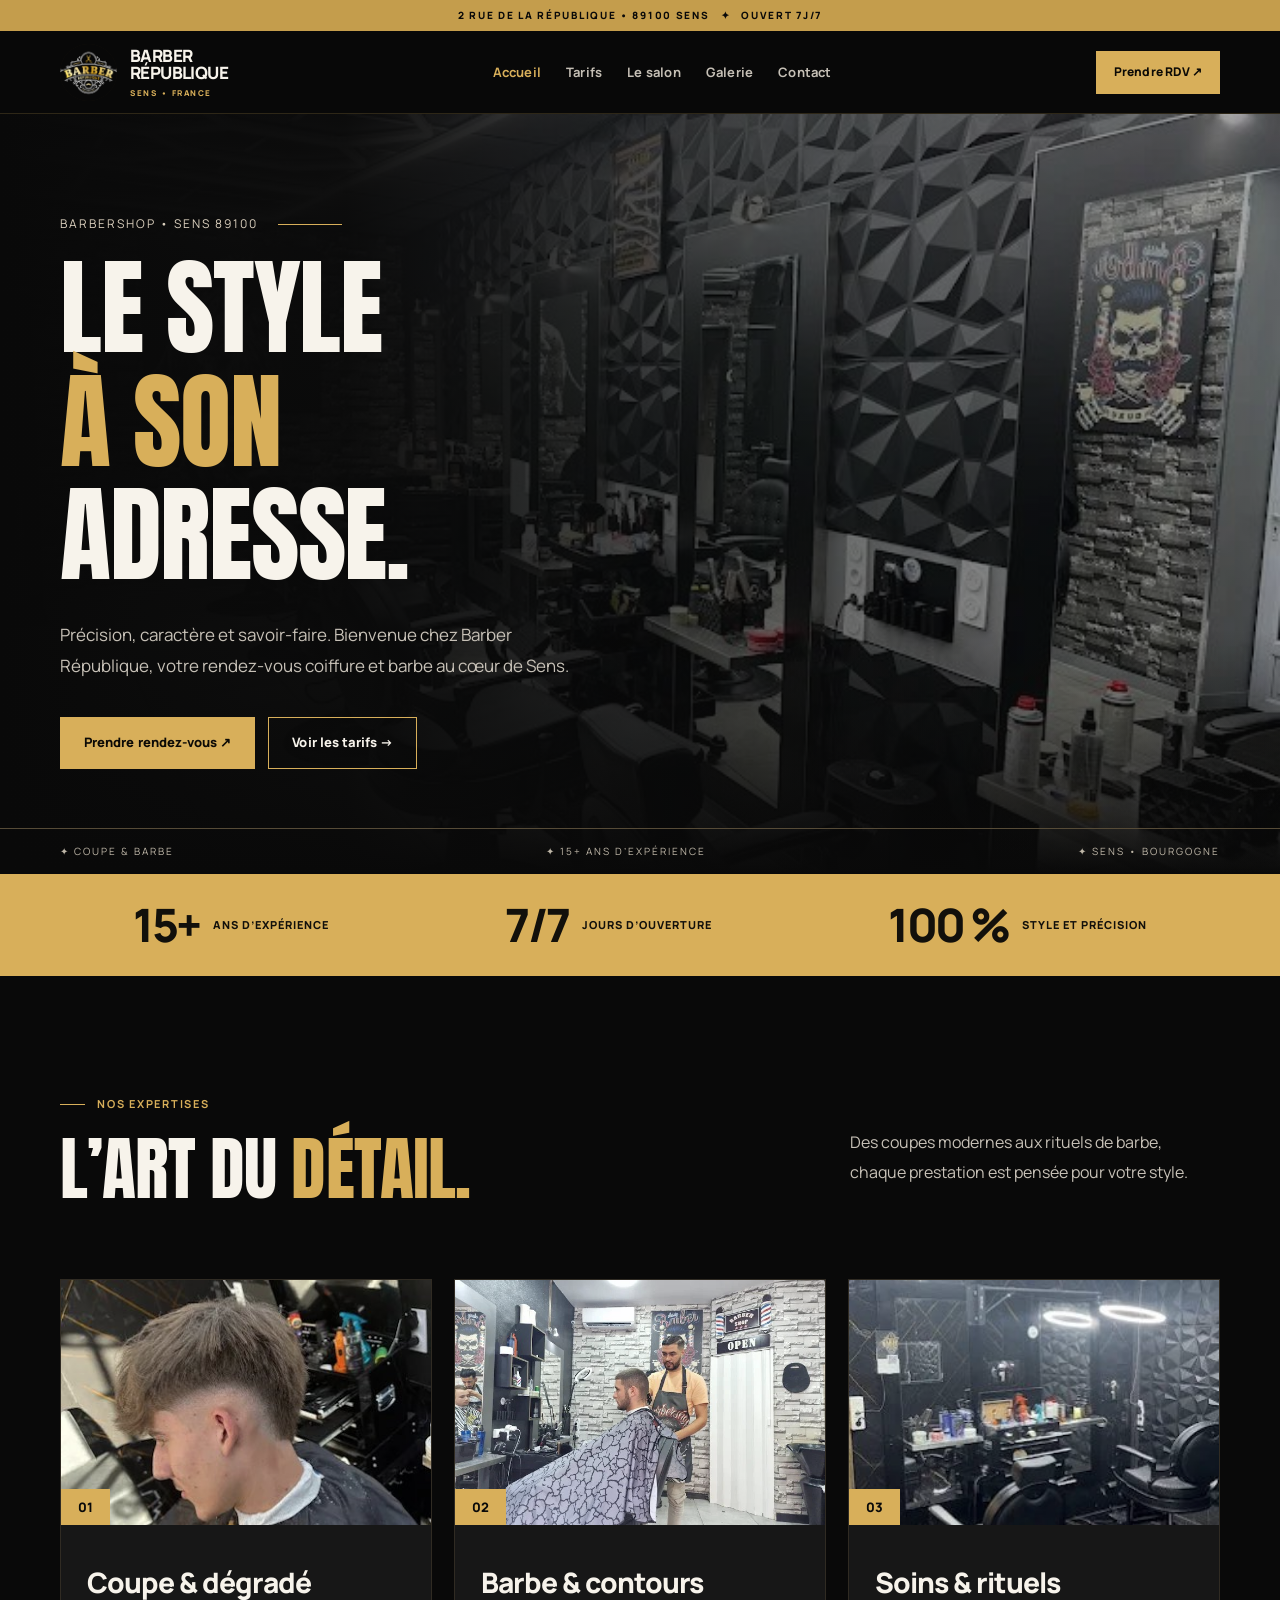
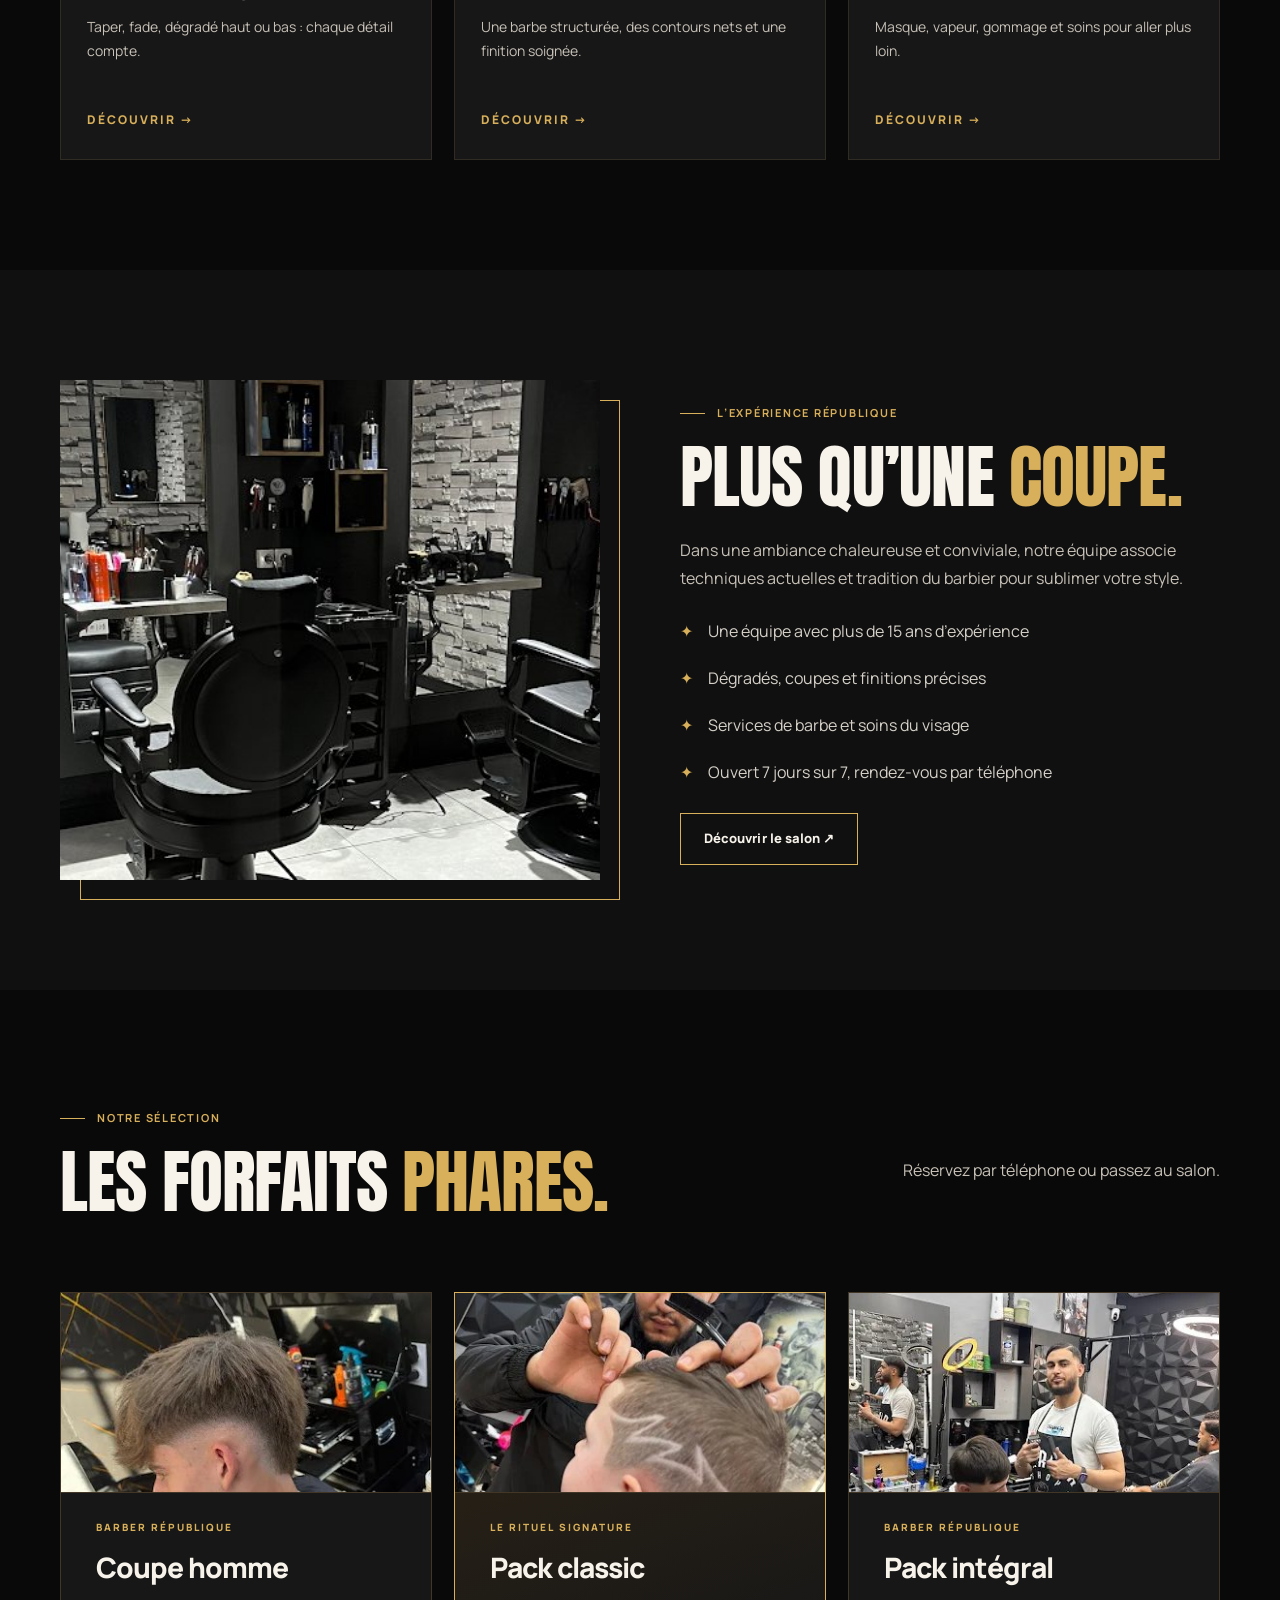
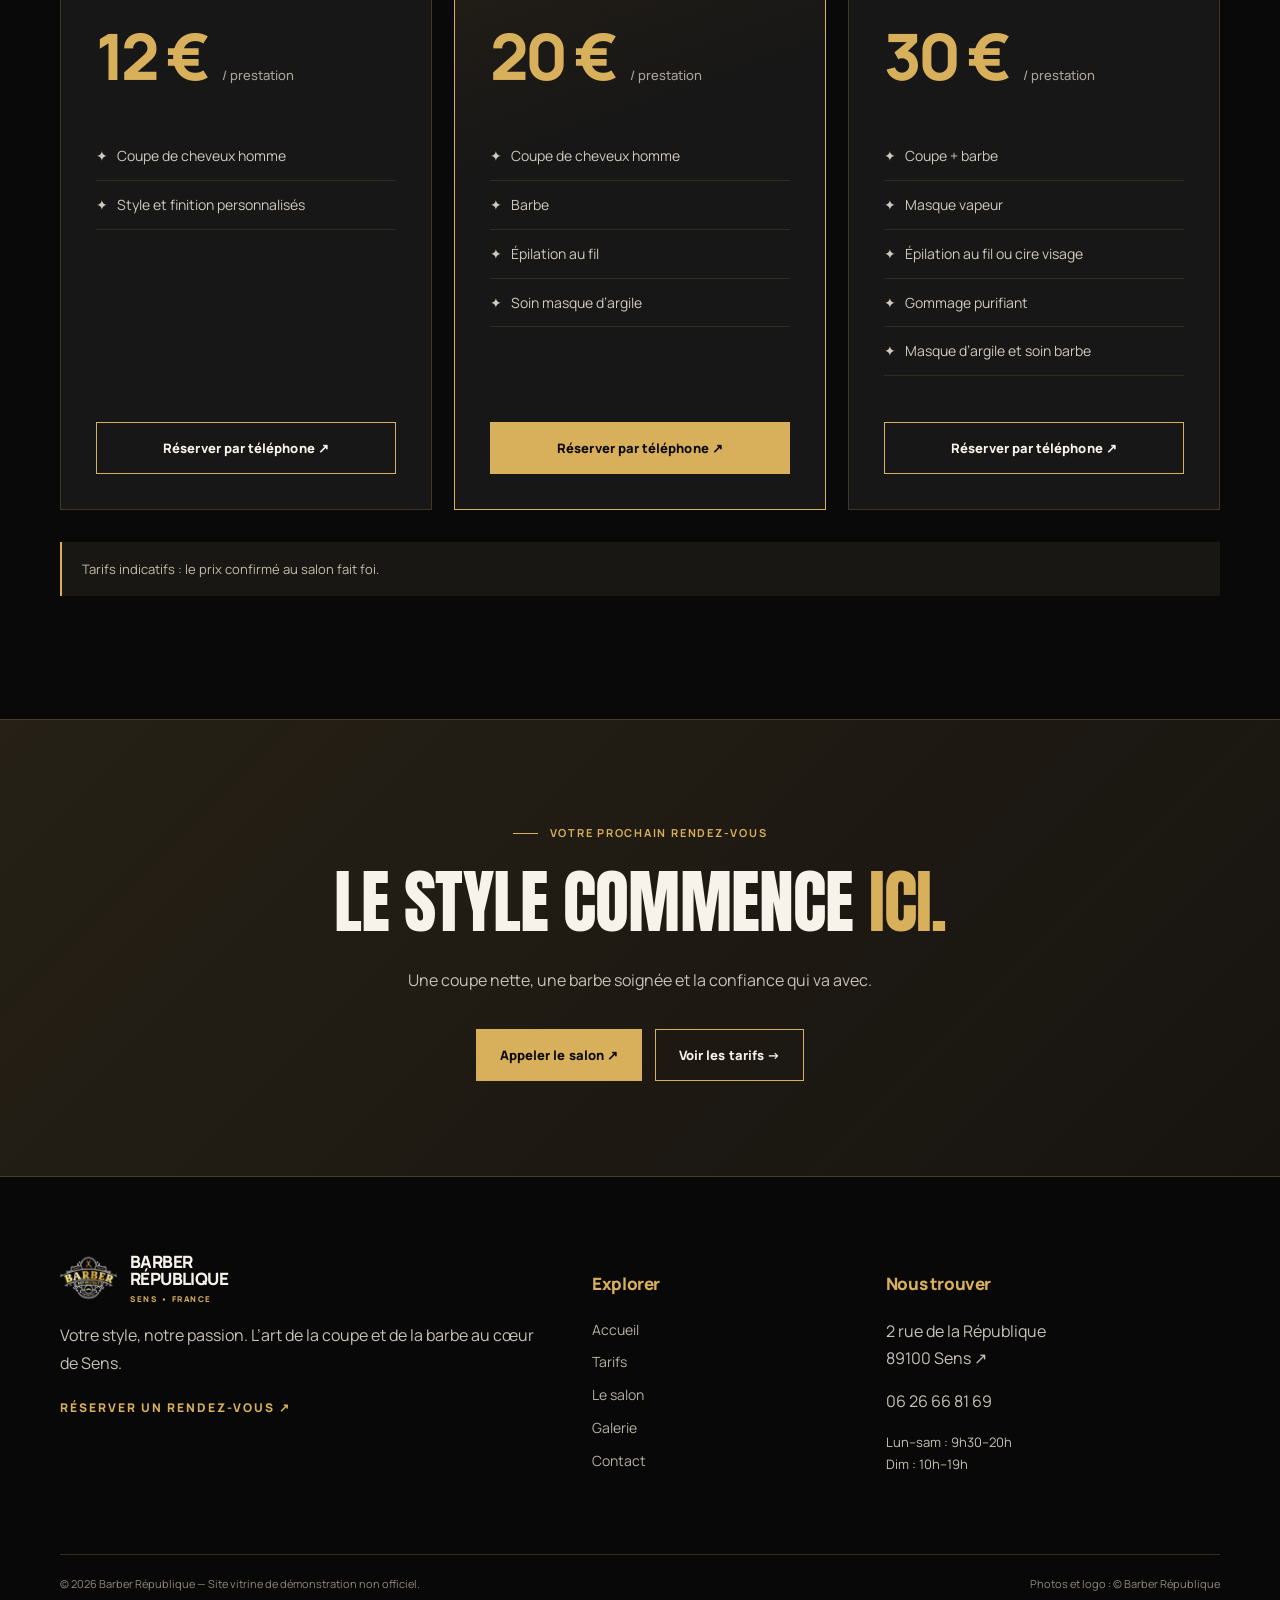
==== commit 3d6340e1: "Add files via upload" ====
--- a/index.html
+++ b/index.html
@@ -1 +1 @@
-<!doctype html><html lang="fr"><head><meta charset="utf-8"><meta name="viewport" content="width=device-width,initial-scale=1"><meta name="format-detection" content="telephone=no"><meta name="theme-color" content="#090909"><meta name="description" content="Barber République à Sens : coupes homme, barbe, soins du visage, ouvert 7j/7 au 2 rue de la République."><title>Accueil | Barber République Sens</title><link rel="icon" href="images/logo.png"><link rel="preconnect" href="https://fonts.googleapis.com"><link rel="stylesheet" href="styles.css"></head><body><div class="topline">2 rue de la République • 89100 Sens<span class="tl-extra"> &nbsp; ✦ &nbsp; Ouvert 7j/7</span></div><header class="header"><div class="container header-inner"><a href="index.html" class="brand" aria-label="Barber République — Accueil"><img src="images/logo.png" alt="Logo Barber République"><span class="brand-text">BARBER<br>RÉPUBLIQUE<small>SENS • FRANCE</small></span></a><nav class="nav" id="nav" aria-label="Navigation principale"><a class="navlink active" href="index.html">Accueil</a><a class="navlink " href="tarifs.html">Tarifs</a><a class="navlink " href="salon.html">Le salon</a><a class="navlink " href="galerie.html">Galerie</a><a class="navlink " href="contact.html">Contact</a></nav><a class="btn header-cta" href="tel:+33626668169">Prendre RDV ↗</a><button class="menu-toggle" aria-label="Ouvrir le menu" aria-controls="nav" aria-expanded="false">☰</button></div></header><main><section class="hero"><img class="hero-bg" src="images/salon-vue-ensemble.jpg" alt="Intérieur du salon Barber République à Sens"><div class="container hero-content"><div class="hero-label">Barbershop • Sens 89100</div><h1>LE STYLE <span class="gold">À SON</span><span>ADRESSE.</span></h1><p>Précision, caractère et savoir-faire. Bienvenue chez Barber République, votre rendez-vous coiffure et barbe au cœur de Sens.</p><div class="hero-actions"><a class="btn" href="tel:+33626668169">Prendre rendez-vous ↗</a><a class="btn outline" href="tarifs.html">Voir les tarifs →</a></div></div><div class="hero-bottom"><div class="container"><span>✦ Coupe & barbe</span><span>✦ 15+ ans d’expérience</span><span>✦ Sens • Bourgogne</span></div></div></section><div class="statbar"><div class="container"><div class="stat"><b>15+</b> ans d’expérience</div><div class="stat"><b>7/7</b> jours d’ouverture</div><div class="stat"><b>100 %</b> style et précision</div></div></div><section class="section"><div class="container"><div class="section-head reveal"><div><span class="eyebrow">Nos expertises</span><h2>L’ART DU <span class="gold">DÉTAIL.</span></h2></div><p>Des coupes modernes aux rituels de barbe, chaque prestation est pensée pour votre style.</p></div><div class="grid3"><article class="service-card reveal"><div class="service-image"><img src="images/coupe-degrade.jpg" alt="Coupe et dégradé chez Barber République" loading="lazy"><span class="service-number">01</span></div><div class="service-body"><h3>Coupe & dégradé</h3><p>Taper, fade, dégradé haut ou bas : chaque détail compte.</p><a class="text-link" href="tarifs.html">Découvrir →</a></div></article><article class="service-card reveal"><div class="service-image"><img src="images/barbier-au-travail.jpg" alt="Barbier au travail chez Barber République" loading="lazy"><span class="service-number">02</span></div><div class="service-body"><h3>Barbe & contours</h3><p>Une barbe structurée, des contours nets et une finition soignée.</p><a class="text-link" href="tarifs.html">Découvrir →</a></div></article><article class="service-card reveal"><div class="service-image"><img src="images/salon-plafond-led.jpg" alt="Postes de coiffure et plafond lumineux du salon" loading="lazy"><span class="service-number">03</span></div><div class="service-body"><h3>Soins & rituels</h3><p>Masque, vapeur, gommage et soins pour aller plus loin.</p><a class="text-link" href="tarifs.html">Découvrir →</a></div></article></div></div></section><section class="section alt"><div class="container split"><div class="split-photo reveal"><img src="images/salon-fauteuils.jpg" alt="Fauteuils et postes de coiffure du salon Barber République" loading="lazy"></div><div class="reveal"><span class="eyebrow">L’expérience République</span><h2>PLUS QU’UNE <span class="gold">COUPE.</span></h2><p>Dans une ambiance chaleureuse et conviviale, notre équipe associe techniques actuelles et tradition du barbier pour sublimer votre style.</p><ul class="checklist"><li>Une équipe avec plus de 15 ans d’expérience</li><li>Dégradés, coupes et finitions précises</li><li>Services de barbe et soins du visage</li><li>Ouvert 7 jours sur 7, rendez-vous par téléphone</li></ul><a href="salon.html" class="btn outline">Découvrir le salon ↗</a></div></div></section><section class="section"><div class="container"><div class="section-head reveal"><div><span class="eyebrow">Notre sélection</span><h2>LES FORFAITS <span class="gold">PHARES.</span></h2></div><p>Réservez par téléphone ou passez au salon.</p></div><div class="grid3 pricing-home"><article class="pricing-card reveal "><div class="pricing-photo"><img src="images/coupe-degrade.jpg" alt="Coupe homme dégradée" loading="lazy"></div><span class="pill">Barber République</span><h3>Coupe homme</h3><div class="price">12 € <small>/ prestation</small></div><ul><li>✦ &nbsp; Coupe de cheveux homme</li><li>✦ &nbsp; Style et finition personnalisés</li></ul><a class="btn outline" href="tel:+33626668169">Réserver par téléphone ↗</a></article><article class="pricing-card reveal featured"><div class="pricing-photo"><img src="images/coupe-motif-rasoir.jpg" alt="Coupe et finitions au rasoir" loading="lazy"></div><span class="pill">Le rituel signature</span><h3>Pack classic</h3><div class="price">20 € <small>/ prestation</small></div><ul><li>✦ &nbsp; Coupe de cheveux homme</li><li>✦ &nbsp; Barbe</li><li>✦ &nbsp; Épilation au fil</li><li>✦ &nbsp; Soin masque d’argile</li></ul><a class="btn " href="tel:+33626668169">Réserver par téléphone ↗</a></article><article class="pricing-card reveal "><div class="pricing-photo"><img src="images/equipe-au-travail.jpg" alt="Soin complet au salon" loading="lazy"></div><span class="pill">Barber République</span><h3>Pack intégral</h3><div class="price">30 € <small>/ prestation</small></div><ul><li>✦ &nbsp; Coupe + barbe</li><li>✦ &nbsp; Masque vapeur</li><li>✦ &nbsp; Épilation au fil ou cire visage</li><li>✦ &nbsp; Gommage purifiant</li><li>✦ &nbsp; Masque d’argile et soin barbe</li></ul><a class="btn outline" href="tel:+33626668169">Réserver par téléphone ↗</a></article></div><p class="note">Tarifs indicatifs : le prix confirmé au salon fait foi.</p></div></section><section class="cta-band"><div class="container reveal"><span class="eyebrow">Votre prochain rendez-vous</span><h2>LE STYLE COMMENCE <span class="gold">ICI.</span></h2><p>Une coupe nette, une barbe soignée et la confiance qui va avec.</p><div class="actions"><a class="btn" href="tel:+33626668169">Appeler le salon ↗</a><a class="btn outline" href="tarifs.html">Voir les tarifs →</a></div></div></section></main><footer class="footer"><div class="container"><div class="footer-grid"><div><a href="index.html" class="brand"><img src="images/logo.png" alt="Logo Barber République"><span class="brand-text">BARBER<br>RÉPUBLIQUE<small>SENS • FRANCE</small></span></a><p>Votre style, notre passion. L’art de la coupe et de la barbe au cœur de Sens.</p><a class="text-link" href="tel:+33626668169">Réserver un rendez-vous ↗</a></div><div><h4>Explorer</h4><ul><li><a href="index.html">Accueil</a></li><li><a href="tarifs.html">Tarifs</a></li><li><a href="salon.html">Le salon</a></li><li><a href="galerie.html">Galerie</a></li><li><a href="contact.html">Contact</a></li></ul></div><div><h4>Nous trouver</h4><p>2 rue de la République<br>89100 Sens</p><p><a href="tel:+33626668169">06 26 66 81 69</a></p><p class="small">Lun–sam : 9h30–20h<br>Dim : 10h–19h</p></div></div><div class="footer-bottom"><span>© 2026 Barber République — Site vitrine de démonstration non officiel.</span><span>Photos et logo : © Barber République</span></div></div></footer><a class="btn floating-book" href="tel:+33626668169">Prendre RDV ↗</a><script src="script.js" defer></script></body></html>+<!doctype html><html lang="fr"><head><meta charset="utf-8"><meta name="viewport" content="width=device-width,initial-scale=1"><meta name="format-detection" content="telephone=no"><meta name="theme-color" content="#090909"><meta name="description" content="Barber République à Sens : coupes homme, barbe, soins du visage, ouvert 7j/7 au 2 rue de la République."><title>Accueil | Barber République Sens</title><link rel="icon" href="images/logo.png"><link rel="preconnect" href="https://fonts.googleapis.com"><link rel="stylesheet" href="styles.css"></head><body><div class="topline">2 rue de la République • 89100 Sens<span class="tl-extra"> &nbsp; ✦ &nbsp; Ouvert 7j/7</span></div><header class="header"><div class="container header-inner"><a href="index.html" class="brand" aria-label="Barber République — Accueil"><img src="images/logo.png" alt="Logo Barber République"><span class="brand-text">BARBER<br>RÉPUBLIQUE<small>SENS • FRANCE</small></span></a><nav class="nav" id="nav" aria-label="Navigation principale"><a class="navlink active" href="index.html">Accueil</a><a class="navlink " href="tarifs.html">Tarifs</a><a class="navlink " href="salon.html">Le salon</a><a class="navlink " href="galerie.html">Galerie</a><a class="navlink " href="contact.html">Contact</a></nav><a class="btn header-cta" href="tel:+33626668169">Prendre RDV ↗</a><button class="menu-toggle" aria-label="Ouvrir le menu" aria-controls="nav" aria-expanded="false">☰</button></div></header><main><section class="hero"><img class="hero-bg" src="images/salon-vue-ensemble.jpg" alt="Intérieur du salon Barber République à Sens"><div class="container hero-content"><div class="hero-label">Barbershop • Sens 89100</div><h1>LE STYLE <span class="gold">À SON</span><span>ADRESSE.</span></h1><p>Précision, caractère et savoir-faire. Bienvenue chez Barber République, votre rendez-vous coiffure et barbe au cœur de Sens.</p><div class="hero-actions"><a class="btn" href="tel:+33626668169">Prendre rendez-vous ↗</a><a class="btn outline" href="tarifs.html">Voir les tarifs →</a></div></div><div class="hero-bottom"><div class="container"><span>✦ Coupe & barbe</span><span>✦ 15+ ans d’expérience</span><span>✦ Sens • Bourgogne</span></div></div></section><div class="statbar"><div class="container"><div class="stat"><b>15+</b> ans d’expérience</div><div class="stat"><b>7/7</b> jours d’ouverture</div><div class="stat"><b>100 %</b> style et précision</div></div></div><section class="section"><div class="container"><div class="section-head reveal"><div><span class="eyebrow">Nos expertises</span><h2>L’ART DU <span class="gold">DÉTAIL.</span></h2></div><p>Des coupes modernes aux rituels de barbe, chaque prestation est pensée pour votre style.</p></div><div class="grid3"><article class="service-card reveal"><div class="service-image"><img src="images/coupe-degrade.jpg" alt="Coupe et dégradé chez Barber République" loading="lazy"><span class="service-number">01</span></div><div class="service-body"><h3>Coupe & dégradé</h3><p>Taper, fade, dégradé haut ou bas : chaque détail compte.</p><a class="text-link" href="tarifs.html">Découvrir →</a></div></article><article class="service-card reveal"><div class="service-image"><img src="images/barbier-au-travail.jpg" alt="Barbier au travail chez Barber République" loading="lazy"><span class="service-number">02</span></div><div class="service-body"><h3>Barbe & contours</h3><p>Une barbe structurée, des contours nets et une finition soignée.</p><a class="text-link" href="tarifs.html">Découvrir →</a></div></article><article class="service-card reveal"><div class="service-image"><img src="images/salon-plafond-led.jpg" alt="Postes de coiffure et plafond lumineux du salon" loading="lazy"><span class="service-number">03</span></div><div class="service-body"><h3>Soins & rituels</h3><p>Masque, vapeur, gommage et soins pour aller plus loin.</p><a class="text-link" href="tarifs.html">Découvrir →</a></div></article></div></div></section><section class="section alt"><div class="container split"><div class="split-photo reveal"><img src="images/salon-fauteuils.jpg" alt="Fauteuils et postes de coiffure du salon Barber République" loading="lazy"></div><div class="reveal"><span class="eyebrow">L’expérience République</span><h2>PLUS QU’UNE <span class="gold">COUPE.</span></h2><p>Dans une ambiance chaleureuse et conviviale, notre équipe associe techniques actuelles et tradition du barbier pour sublimer votre style.</p><ul class="checklist"><li>Une équipe avec plus de 15 ans d’expérience</li><li>Dégradés, coupes et finitions précises</li><li>Services de barbe et soins du visage</li><li>Ouvert 7 jours sur 7, rendez-vous par téléphone</li></ul><a href="salon.html" class="btn outline">Découvrir le salon ↗</a></div></div></section><section class="section"><div class="container"><div class="section-head reveal"><div><span class="eyebrow">Notre sélection</span><h2>LES FORFAITS <span class="gold">PHARES.</span></h2></div><p>Réservez par téléphone ou passez au salon.</p></div><div class="grid3 pricing-home"><article class="pricing-card reveal "><div class="pricing-photo"><img src="images/coupe-degrade.jpg" alt="Coupe homme dégradée" loading="lazy"></div><span class="pill">Barber République</span><h3>Coupe homme</h3><div class="price">12 € <small>/ prestation</small></div><ul><li>✦ &nbsp; Coupe de cheveux homme</li><li>✦ &nbsp; Style et finition personnalisés</li></ul><a class="btn outline" href="tel:+33626668169">Réserver par téléphone ↗</a></article><article class="pricing-card reveal featured"><div class="pricing-photo"><img src="images/coupe-motif-rasoir.jpg" alt="Coupe et finitions au rasoir" loading="lazy"></div><span class="pill">Le rituel signature</span><h3>Pack classic</h3><div class="price">20 € <small>/ prestation</small></div><ul><li>✦ &nbsp; Coupe de cheveux homme</li><li>✦ &nbsp; Barbe</li><li>✦ &nbsp; Épilation au fil</li><li>✦ &nbsp; Soin masque d’argile</li></ul><a class="btn " href="tel:+33626668169">Réserver par téléphone ↗</a></article><article class="pricing-card reveal "><div class="pricing-photo"><img src="images/equipe-au-travail.jpg" alt="Soin complet au salon" loading="lazy"></div><span class="pill">Barber République</span><h3>Pack intégral</h3><div class="price">30 € <small>/ prestation</small></div><ul><li>✦ &nbsp; Coupe + barbe</li><li>✦ &nbsp; Masque vapeur</li><li>✦ &nbsp; Épilation au fil ou cire visage</li><li>✦ &nbsp; Gommage purifiant</li><li>✦ &nbsp; Masque d’argile et soin barbe</li></ul><a class="btn outline" href="tel:+33626668169">Réserver par téléphone ↗</a></article></div><p class="note">Tarifs indicatifs : le prix confirmé au salon fait foi.</p></div></section><section class="cta-band"><div class="container reveal"><span class="eyebrow">Votre prochain rendez-vous</span><h2>LE STYLE COMMENCE <span class="gold">ICI.</span></h2><p>Une coupe nette, une barbe soignée et la confiance qui va avec.</p><div class="actions"><a class="btn" href="tel:+33626668169">Appeler le salon ↗</a><a class="btn outline" href="tarifs.html">Voir les tarifs →</a></div></div></section></main><footer class="footer"><div class="container"><div class="footer-grid"><div><a href="index.html" class="brand"><img src="images/logo.png" alt="Logo Barber République"><span class="brand-text">BARBER<br>RÉPUBLIQUE<small>SENS • FRANCE</small></span></a><p>Votre style, notre passion. L’art de la coupe et de la barbe au cœur de Sens.</p><a class="text-link" href="tel:+33626668169">Réserver un rendez-vous ↗</a></div><div><h4>Explorer</h4><ul><li><a href="index.html">Accueil</a></li><li><a href="tarifs.html">Tarifs</a></li><li><a href="salon.html">Le salon</a></li><li><a href="galerie.html">Galerie</a></li><li><a href="contact.html">Contact</a></li></ul></div><div><h4>Nous trouver</h4><p><a href="https://www.google.com/maps/search/?api=1&amp;query=2+Rue+de+la+R%C3%A9publique+89100+Sens" target="_blank" rel="noopener noreferrer">2 rue de la République<br>89100 Sens ↗</a></p><p><a href="tel:+33626668169">06 26 66 81 69</a></p><p class="small">Lun–sam : 9h30–20h<br>Dim : 10h–19h</p></div></div><div class="footer-bottom"><span>© 2026 Barber République — Site vitrine de démonstration non officiel.</span><span>Photos et logo : © Barber République</span></div></div></footer><a class="btn floating-book" href="tel:+33626668169">Prendre RDV ↗</a><script src="script.js" defer></script></body></html>
--- a/styles.css
+++ b/styles.css
@@ -0,0 +1,142 @@
+@import url('https://fonts.googleapis.com/css2?family=Anton&family=Manrope:wght@400;500;600;700;800&display=swap');
+:root{--bg:#090909;--layer:#151515;--panel:#1b1b1b;--gold:#d8af5a;--bright:#f3d18c;--muted:#aaa49d;--white:#f7f3eb;--line:#383125;--wrap:1160px}*{box-sizing:border-box}html{scroll-behavior:smooth}body{margin:0;background:var(--bg);color:var(--white);font-family:'Manrope',Arial,sans-serif;line-height:1.65}::selection{background:var(--gold);color:#111}a{color:inherit;text-decoration:none}img{max-width:100%;display:block}button,input,select,textarea{font:inherit}button{cursor:pointer}.container{width:min(var(--wrap),calc(100% - 44px));margin:auto}.eyebrow{display:inline-flex;align-items:center;gap:12px;text-transform:uppercase;letter-spacing:3px;font-size:11px;font-weight:700;color:var(--gold)}.eyebrow:before{content:'';height:1px;width:25px;background:var(--gold)}h1,h2,h3,.display,.navlink,.btn,.price{font-family:'Anton',Impact,sans-serif;text-transform:uppercase;line-height:.98;letter-spacing:.3px}h1{font-size:clamp(67px,10vw,142px);margin:22px 0}h2{font-size:clamp(48px,6.4vw,83px);margin:14px 0 20px}h3{font-size:32px;margin:15px 0}p{color:#c7c1b7}.gold{color:var(--gold)}.muted{color:var(--muted)}.topline{background:#c49d4c;color:#090909;text-align:center;padding:7px 12px;letter-spacing:1.7px;font-size:10px;font-weight:800;text-transform:uppercase}.header{position:sticky;top:0;z-index:99;background:rgba(9,9,9,.93);border-bottom:1px solid rgba(216,175,90,.18);backdrop-filter:blur(18px)}.header-inner{min-height:82px;display:flex;align-items:center;gap:35px;justify-content:space-between}.brand{display:flex;align-items:center;gap:13px;flex-shrink:0}.brand img{width:57px;height:57px;object-fit:contain;border-radius:50%;background:#17130a}.brand-text{font-family:'Anton',sans-serif;font-size:24px;line-height:.84;font-weight:900;letter-spacing:1.5px}.brand-text small{font-family:'Manrope',sans-serif;display:block;font-size:8px;color:var(--gold);letter-spacing:4.3px;margin-top:10px}.nav{display:flex;gap:25px;align-items:center}.navlink{font-size:16px;letter-spacing:1px;color:#c6c0b6;transition:.25s}.navlink:hover,.navlink.active{color:var(--gold)}.btn{display:inline-flex;align-items:center;justify-content:center;gap:11px;min-height:52px;padding:15px 23px;border:1px solid var(--gold);background:var(--gold);color:#0c0a06;font-weight:800;font-size:18px;letter-spacing:1.2px;transition:transform .25s,background .25s,border-color .25s;white-space:nowrap}.btn:hover{transform:translateY(-4px);background:var(--bright);border-color:var(--bright)}.btn.outline{background:transparent;color:var(--white)}.btn.outline:hover{background:var(--gold);color:#111}.header-cta{font-size:16px;min-height:43px;padding:12px 17px}.menu-toggle{display:none;background:none;color:var(--gold);border:1px solid var(--line);padding:9px 14px;font-size:24px}.hero{min-height:690px;position:relative;display:flex;align-items:center;overflow:hidden;background:#111}.hero:before{content:'';position:absolute;inset:0;background:linear-gradient(90deg,#090909 0%,rgba(9,9,9,.97) 27%,rgba(9,9,9,.48) 70%,rgba(9,9,9,.26)),linear-gradient(0deg,#090909,transparent 32%);z-index:1}.hero-bg{position:absolute;inset:0;width:100%;height:100%;object-fit:cover;opacity:.88;animation:heroZoom 16s ease-in-out infinite alternate}@keyframes heroZoom{from{transform:scale(1)}to{transform:scale(1.075)}}.hero-content{position:relative;z-index:2;padding:90px 0 95px}.hero h1{max-width:900px}.hero h1 span{display:block}.hero p{font-size:17px;max-width:485px}.hero-actions,.actions{display:flex;flex-wrap:wrap;gap:13px;margin-top:35px}.hero-label{display:flex;gap:20px;align-items:center;color:#dbd0be;font-size:12px;letter-spacing:2px;text-transform:uppercase}.hero-label:after{content:'';height:1px;width:64px;background:var(--gold)}.hero-bottom{position:absolute;left:0;right:0;bottom:0;z-index:2;border-top:1px solid #564b37}.hero-bottom .container{display:flex;justify-content:space-between;padding:14px 0;text-transform:uppercase;font-size:10px;letter-spacing:2px;color:#bfb7a8}.section{padding:110px 0}.section.alt{background:#101010}.section-head{display:flex;justify-content:space-between;align-items:end;gap:35px;margin-bottom:42px}.section-head p{max-width:370px}.grid3{display:grid;grid-template-columns:repeat(3,minmax(0,1fr));gap:22px}.grid2{display:grid;grid-template-columns:repeat(2,minmax(0,1fr));gap:28px}.service-card{background:#171717;border:1px solid #302b23;overflow:hidden;transition:transform .3s,border .3s}.service-card:hover{transform:translateY(-8px);border-color:var(--gold)}.service-image{height:245px;position:relative;overflow:hidden}.service-image img,.gallery-item img{width:100%;height:100%;object-fit:cover;filter:grayscale(20%);transition:transform .6s,filter .5s}.service-card:hover img,.gallery-item:hover img{transform:scale(1.07);filter:grayscale(0)}.service-number{position:absolute;bottom:0;left:0;background:var(--gold);font:800 18px 'Anton';color:#090909;padding:9px 17px}.service-body{padding:26px}.service-body p{min-height:76px;font-size:14px}.text-link{font-size:12px;font-weight:800;letter-spacing:2px;color:var(--gold);text-transform:uppercase}.statbar{background:var(--gold);color:#12100b;padding:26px 0}.statbar .container{display:flex;align-items:center;justify-content:space-around;gap:30px;flex-wrap:wrap}.stat{display:flex;align-items:center;gap:13px;text-transform:uppercase;font-size:11px;font-weight:800;letter-spacing:1px}.stat b{font:900 46px 'Anton'}.split{display:grid;grid-template-columns:1fr 1fr;align-items:center;gap:80px}.split-photo{min-height:490px;position:relative}.split-photo img{height:500px;width:100%;object-fit:cover}.split-photo:after{content:'';position:absolute;inset:20px -20px -20px 20px;border:1px solid var(--gold);z-index:-1}.checklist{padding:0;list-style:none}.checklist li{padding:10px 0;color:#d5d0c8}.checklist li:before{content:'✦';color:var(--gold);margin-right:15px}.cta-band{padding:95px 0;text-align:center;background:linear-gradient(135deg,rgba(216,175,90,.08),transparent),#171410;border-top:1px solid #493b25;border-bottom:1px solid #493b25}.cta-band h2{max-width:840px;margin:12px auto 20px}.cta-band .actions{justify-content:center}.page-hero{background:radial-gradient(circle at 90% 40%,#322615,#101010 48%);border-bottom:1px solid #3c3325;padding:92px 0 86px;position:relative;overflow:hidden}.page-hero:after{content:'BR';position:absolute;right:2%;top:-25%;font:900 440px 'Anton';color:rgba(216,175,90,.035);pointer-events:none}.page-hero h1{font-size:clamp(72px,11vw,135px);margin:15px 0}.page-hero p{max-width:680px}.pricing-card{border:1px solid #423727;background:#171717;padding:35px;display:flex;flex-direction:column;transition:transform .3s}.pricing-card:hover{transform:translateY(-7px)}.pricing-card.featured{border-color:var(--gold);background:linear-gradient(160deg,#302515,#171717 52%)}.pricing-card .pill{color:var(--gold);font-size:10px;letter-spacing:2px;font-weight:800;text-transform:uppercase}.pricing-card .price{font-size:82px;color:var(--gold);margin:12px 0 20px}.pricing-card .price small{font:500 13px 'Manrope';color:var(--muted);text-transform:none}.pricing-card ul{padding:0;list-style:none;flex:1}.pricing-card li{padding:12px 0;border-bottom:1px solid #322d24;font-size:14px;color:#d0c9bf}.pricing-card .btn{margin-top:30px}.note{padding:16px 20px;border-left:2px solid var(--gold);background:#191713;font-size:13px;color:#c5bcaa;margin-top:32px}.gallery{display:grid;grid-template-columns:repeat(3,1fr);gap:15px}.gallery-item{height:320px;overflow:hidden;border:1px solid #3a3123;position:relative}.gallery-item:first-child{grid-column:span 2;height:400px}.gallery-item:nth-child(2){height:400px}.gallery-item:after{content:'BARBER RÉPUBLIQUE • SENS';position:absolute;bottom:0;left:0;right:0;padding:35px 20px 16px;color:#fff;background:linear-gradient(transparent,#000c);font:700 18px 'Anton';letter-spacing:2px}.contact-grid{display:grid;grid-template-columns:.8fr 1.2fr;gap:60px}.contact-block{border-bottom:1px solid #3a3227;padding:23px 0}.contact-block strong{display:block;text-transform:uppercase;font-size:11px;color:var(--gold);letter-spacing:2px;margin-bottom:8px}.contact-block a{font-size:19px}.contact-form{border:1px solid #3e3425;background:#151515;padding:35px}.contact-form label{display:block;margin-bottom:8px;color:#d1c8ba;text-transform:uppercase;font-size:11px;letter-spacing:1px;font-weight:700}.field{margin-bottom:20px}.field input,.field textarea,.field select{width:100%;padding:14px 15px;background:#0d0d0d;color:#fff;border:1px solid #40382d;border-radius:0;outline:none}.field input:focus,.field textarea:focus,.field select:focus{border-color:var(--gold)}.form-row{display:grid;grid-template-columns:1fr 1fr;gap:15px}.hours{width:100%;border-collapse:collapse}.hours td{border-bottom:1px solid #3b3329;padding:12px 0;font-size:14px}.hours td:last-child{text-align:right;color:var(--gold)}.footer{background:#080808;padding:72px 0 20px}.footer-grid{display:grid;grid-template-columns:2fr 1fr 1.4fr;gap:55px}.footer h4{font:800 23px 'Anton';text-transform:uppercase;color:var(--gold)}.footer ul{list-style:none;padding:0}.footer li{margin-bottom:9px;color:#b6afa3;font-size:14px}.footer-bottom{margin-top:65px;border-top:1px solid #332c21;padding-top:20px;display:flex;justify-content:space-between;gap:20px;color:#8f887d;font-size:11px}.reveal{opacity:0;transform:translateY(28px);transition:opacity .75s ease,transform .75s ease}.reveal.visible{opacity:1;transform:translateY(0)}.map-frame{width:100%;height:320px;border:0;filter:grayscale(1) contrast(.95)}.floating-book{display:none}.small{font-size:13px}.lead{font-size:18px;max-width:700px}.line{height:1px;background:#373023;margin:25px 0}@media(max-width:1020px){.nav{gap:13px}.navlink{font-size:14px}.header-cta{display:none}.split{gap:35px}}@media(max-width:760px){.header-inner{min-height:72px}.menu-toggle{display:block}.nav{position:absolute;top:100%;left:0;right:0;background:#111;display:none;flex-direction:column;align-items:stretch;padding:22px;gap:0;border-bottom:1px solid var(--gold)}.nav.open{display:flex}.navlink{padding:13px 5px;font-size:20px;border-bottom:1px solid #29241b}.hero{min-height:690px}.hero:before{background:linear-gradient(90deg,#090909e8,#09090978),linear-gradient(0deg,#090909,transparent 40%)}.hero h1{font-size:clamp(65px,13vw,95px)}.section{padding:75px 0}.grid3,.grid2,.split,.contact-grid,.footer-grid{grid-template-columns:1fr}.section-head{display:block}.split-photo{min-height:unset;order:-1}.split-photo img{height:360px}.split-photo:after{display:none}.gallery{grid-template-columns:1fr 1fr}.gallery-item,.gallery-item:first-child,.gallery-item:nth-child(2){grid-column:auto;height:230px}.footer-grid{gap:15px}.footer-bottom{flex-direction:column}.floating-book{position:fixed;z-index:90;bottom:14px;right:14px;display:block;box-shadow:0 8px 30px #000a}.hero-bottom .container{font-size:8px}.page-hero{padding:65px 0}.contact-form{padding:22px}.form-row{grid-template-columns:1fr}}@media(prefers-reduced-motion:reduce){*,*:before,*:after{animation:none!important;scroll-behavior:auto!important;transition:none!important}.reveal{opacity:1;transform:none}}
+/* V2 — Direction typographique raffinée : plus d'air, moins de compression. */
+
+:root{--wrap:1160px}
+body{font-family:'Manrope',Arial,sans-serif;line-height:1.7}
+h1,h2,h3,.display,.brand-text,.navlink,.btn,.price,.footer h4{font-family:'Manrope',Arial,sans-serif}
+h1,h2,h3,.display{font-weight:800;letter-spacing:-.045em;line-height:1.14;text-transform:none;overflow-wrap:break-word}
+h1{font-size:clamp(3.3rem,6.8vw,6.6rem);margin:22px 0 30px;max-width:1050px}
+h2{font-size:clamp(2.2rem,4.2vw,4.25rem);margin:20px 0 27px}
+h3{font-size:clamp(1.35rem,2.2vw,1.85rem);letter-spacing:-.035em;line-height:1.25;margin:14px 0 16px}
+.hero h1{max-width:850px}
+.hero h1 span{display:block}
+.hero-content{padding:100px 0 105px}
+.hero p{max-width:540px;line-height:1.8}
+.page-hero h1{font-size:clamp(3.2rem,7vw,6rem);line-height:1.12;max-width:940px;margin:20px 0 28px}
+.page-hero:after{font-family:'Manrope',Arial,sans-serif;font-size:clamp(180px,30vw,390px);font-weight:800;letter-spacing:-.09em}
+.section-head{align-items:center;gap:45px;margin-bottom:50px}
+.section-head h2{max-width:780px}
+.section-head p{line-height:1.85}
+.cta-band h2{max-width:800px;margin:22px auto 28px}
+.brand-text{font-weight:800;font-size:17px;line-height:1.04;letter-spacing:-.035em}
+.brand-text small{font-family:'Manrope',Arial,sans-serif;letter-spacing:.19em;font-size:8px;margin-top:7px}
+.navlink{font-size:13px;font-weight:700;letter-spacing:.015em;text-transform:none}
+.btn{font-size:13px;line-height:1.3;font-weight:800;letter-spacing:.005em;text-transform:none}
+.header-cta{font-size:12px}
+.price,.stat b{font-family:'Manrope',Arial,sans-serif;font-weight:800;letter-spacing:-.055em;line-height:1.1}
+.pricing-card .price{font-size:clamp(3rem,5vw,4.3rem);margin:20px 0 25px}
+.service-number{font-family:'Manrope',Arial,sans-serif;font-size:13px}
+.gallery-item:after{font-family:'Manrope',Arial,sans-serif;font-size:13px;letter-spacing:.06em}
+.footer h4{font-size:17px;letter-spacing:-.025em;text-transform:none}
+.eyebrow{letter-spacing:.16em}
+@media(max-width:760px){h1{font-size:clamp(2.7rem,11vw,4.7rem)}h2{font-size:clamp(2.05rem,8vw,3rem)}.page-hero h1{font-size:clamp(2.65rem,10vw,4.6rem)}.hero-content{padding:82px 0 105px}.section-head{gap:16px;margin-bottom:32px}.hero h1 span{display:block}.brand-text{font-size:15px}}
+@media(max-width:400px){h1{font-size:2.65rem}.page-hero h1{font-size:2.55rem}.hero h1 span{display:block}}
+
+/* V3 — Titres inspirés de la référence : très gras, condensés, compacts. */
+:root { --display-font: 'Anton', Impact, 'Arial Narrow', sans-serif; }
+h1, h2, .display {
+  font-family: var(--display-font);
+  font-weight: 400; /* Anton possède déjà une graisse dense */
+  font-style: normal;
+  text-transform: uppercase;
+  letter-spacing: -.012em;
+  line-height: 1.08;
+  overflow-wrap: normal;
+  word-break: normal;
+}
+h1 { font-size: clamp(3.4rem, 8.2vw, 7.8rem); margin: 18px 0 28px; max-width: 1050px; }
+h2 { font-size: clamp(2.65rem, 5.5vw, 5.55rem); margin: 16px 0 23px; }
+.hero h1 { max-width: 920px; }
+.hero h1 span { display: block; }
+.page-hero h1 { font-size: clamp(3.5rem, 8vw, 7rem); line-height: 1.08; max-width: 1040px; margin: 18px 0 26px; }
+.cta-band h2 { max-width: 940px; margin: 20px auto 28px; }
+.section-head h2 { max-width: 800px; }
+/* Titres secondaires plus sobres, afin de conserver une hiérarchie lisible. */
+h3 { font-family: 'Manrope', Arial, sans-serif; font-weight: 800; text-transform: none; letter-spacing: -.035em; line-height: 1.22; }
+/* Navigation, boutons et paragraphes restent en Manrope. */
+@media (max-width: 760px) {
+ h1 { font-size: clamp(3rem, 12vw, 5.7rem); }
+ h2 { font-size: clamp(2.3rem, 9vw, 4.15rem); }
+ .page-hero h1 { font-size: clamp(3rem, 11.8vw, 5.6rem); }
+ .hero-content { padding: 80px 0 108px; }
+}
+@media (max-width: 400px) {
+ h1 { font-size: clamp(2.7rem, 11.8vw, 3.55rem); }
+ h2 { font-size: clamp(2.25rem, 8.7vw, 3.05rem); }
+ .page-hero h1 { font-size: clamp(2.65rem, 11vw, 3.45rem); }
+}
+
+/* V4 : galerie de 10 photos, dernière rangée complète */
+@media(min-width:761px){.gallery-item:nth-child(9){grid-column:span 2}.gallery-item img{object-position:center 30%}}
+
+/* V5 : photo par forfait */
+.pricing-photo{margin:-35px -35px 26px;height:200px;overflow:hidden;border-bottom:1px solid #423727}.pricing-photo img{width:100%;height:100%;object-fit:cover;object-position:center 35%;transition:transform .6s}.pricing-card:hover .pricing-photo img{transform:scale(1.05)}
+
+/* V5 : 4 forfaits sur une ligne */
+.pricing-row{display:grid;grid-template-columns:repeat(4,minmax(0,1fr));gap:20px;align-items:stretch}.pricing-row .pricing-card{padding:28px}.pricing-row .pricing-photo{margin:-28px -28px 22px;height:170px}.pricing-row .pricing-card .price{font-size:clamp(2.6rem,3.6vw,3.6rem)}.pricing-row .pricing-card .btn{padding-left:10px;padding-right:10px}
+@media(max-width:1020px){.pricing-row{grid-template-columns:repeat(2,minmax(0,1fr))}}
+@media(max-width:600px){.pricing-row{grid-template-columns:1fr}}
+
+/* Correctif : texte "/ prestation" écrasé sous les prix */
+.pricing-card .price small{letter-spacing:normal;font-size:13px;font-weight:500;margin-left:6px;white-space:nowrap}
+
+/* V5 : rendu téléphone */
+.map-card-body h3{letter-spacing:.5px}
+@media(max-width:760px){
+  .topline{font-size:9px;letter-spacing:1.2px;padding:6px 10px}
+  .topline .tl-extra{display:none}
+  .hero-bottom{display:none}
+  .hero-actions .btn,.cta-band .actions .btn,.map-card-body .actions .btn{flex:1 1 100%;justify-content:center;text-align:center}
+  .floating-book{left:0;right:0;bottom:0;border-radius:0;text-align:center;padding:16px;font-size:15px;box-shadow:0 -6px 24px #000a;padding-bottom:calc(16px + env(safe-area-inset-bottom))}
+  body{padding-bottom:58px}
+  .pricing-row .pricing-photo{height:200px}
+  .gallery-item:after{padding:24px 12px 10px;font-size:10px;letter-spacing:.04em}
+  .section-head p:empty{display:none}
+  .map-card-body h3{font-size:28px}
+}
+@media(max-width:400px){.gallery{grid-template-columns:1fr}.gallery-item,.gallery-item:first-child,.gallery-item:nth-child(2){height:260px}}
+
+/* V6 : responsive tous écrans */
+.grid2 img{width:100%;height:440px;object-fit:cover;display:block}
+img{max-width:100%}
+/* Grands écrans */
+@media(min-width:1500px){:root{--wrap:1320px}.hero{min-height:78vh}}
+@media(min-width:1900px){:root{--wrap:1480px}html{font-size:17px}}
+/* Portable / petite tablette paysage : forfaits Tarifs en 2 x 2 */
+@media(max-width:1180px){.pricing-row{grid-template-columns:repeat(2,minmax(0,1fr))}}
+/* Tablette : forfaits de l'accueil en cartes horizontales */
+@media(min-width:601px) and (max-width:1020px){
+  .pricing-home{grid-template-columns:1fr;gap:18px}
+  .pricing-home .pricing-card{display:grid;grid-template-columns:38% 1fr;grid-template-rows:auto auto auto 1fr auto;column-gap:28px;padding:0 28px 0 0}
+  .pricing-home .pricing-photo{grid-row:1/-1;margin:0;height:100%;min-height:260px;border-bottom:0;border-right:1px solid #423727}
+  .pricing-home .pricing-card>*:not(.pricing-photo){grid-column:2}
+  .pricing-home .pricing-card .pill{margin-top:26px}
+  .pricing-home .pricing-card .price{margin:8px 0 10px;font-size:3rem}
+  .pricing-home .pricing-card .btn{margin:16px 0 26px;justify-self:start}
+  .grid2 img{height:340px}
+  .grid3:not(.pricing-home) .service-image{height:200px}
+}
+@media(min-width:761px) and (max-width:1020px){.grid3:not(.pricing-home){gap:16px}}
+/* Téléphone */
+@media(max-width:760px){.grid2 img{height:300px}}
+@media(max-width:600px){.pricing-home{grid-template-columns:1fr}}
+/* Très petits écrans */
+@media(max-width:360px){.container{width:calc(100% - 28px)}.pricing-card{padding:24px}.pricing-photo,.pricing-row .pricing-photo{margin:-24px -24px 20px}.btn{padding-left:12px;padding-right:12px}}
+@media(max-width:600px){.pricing-row{grid-template-columns:1fr}}
+@media(min-width:601px) and (max-width:1180px){.pricing-row .pricing-photo{height:230px}}
+
+/* V7 : écrans tactiles (iPhone, Android) : pas d'effet de survol qui déplace les boutons au moment du tap */
+@media (hover:none){
+  .btn:hover,.service-card:hover,.pricing-card:hover{transform:none}
+  .service-card:hover img,.gallery-item:hover img,.pricing-card:hover .pricing-photo img{transform:none}
+  .btn,.pricing-card,.service-card{transition:background .2s,color .2s,border-color .2s}
+  a[href^="tel:"]{-webkit-touch-callout:default;touch-action:manipulation}
+}
+/* V7 : sur écran tactile, contenu affiché directement (pas d'animation en cours au moment du tap) */
+@media (hover:none){.reveal,.reveal.visible{opacity:1!important;transform:none!important;transition:none!important}}
+/* V8 : barre « Prendre RDV » plus fine sur téléphone */
+@media(max-width:760px){
+  .floating-book{min-height:0;height:auto;padding:10px 16px;padding-bottom:calc(10px + env(safe-area-inset-bottom));font-size:14px;line-height:1.2;letter-spacing:.02em}
+  body{padding-bottom:42px}
+}
